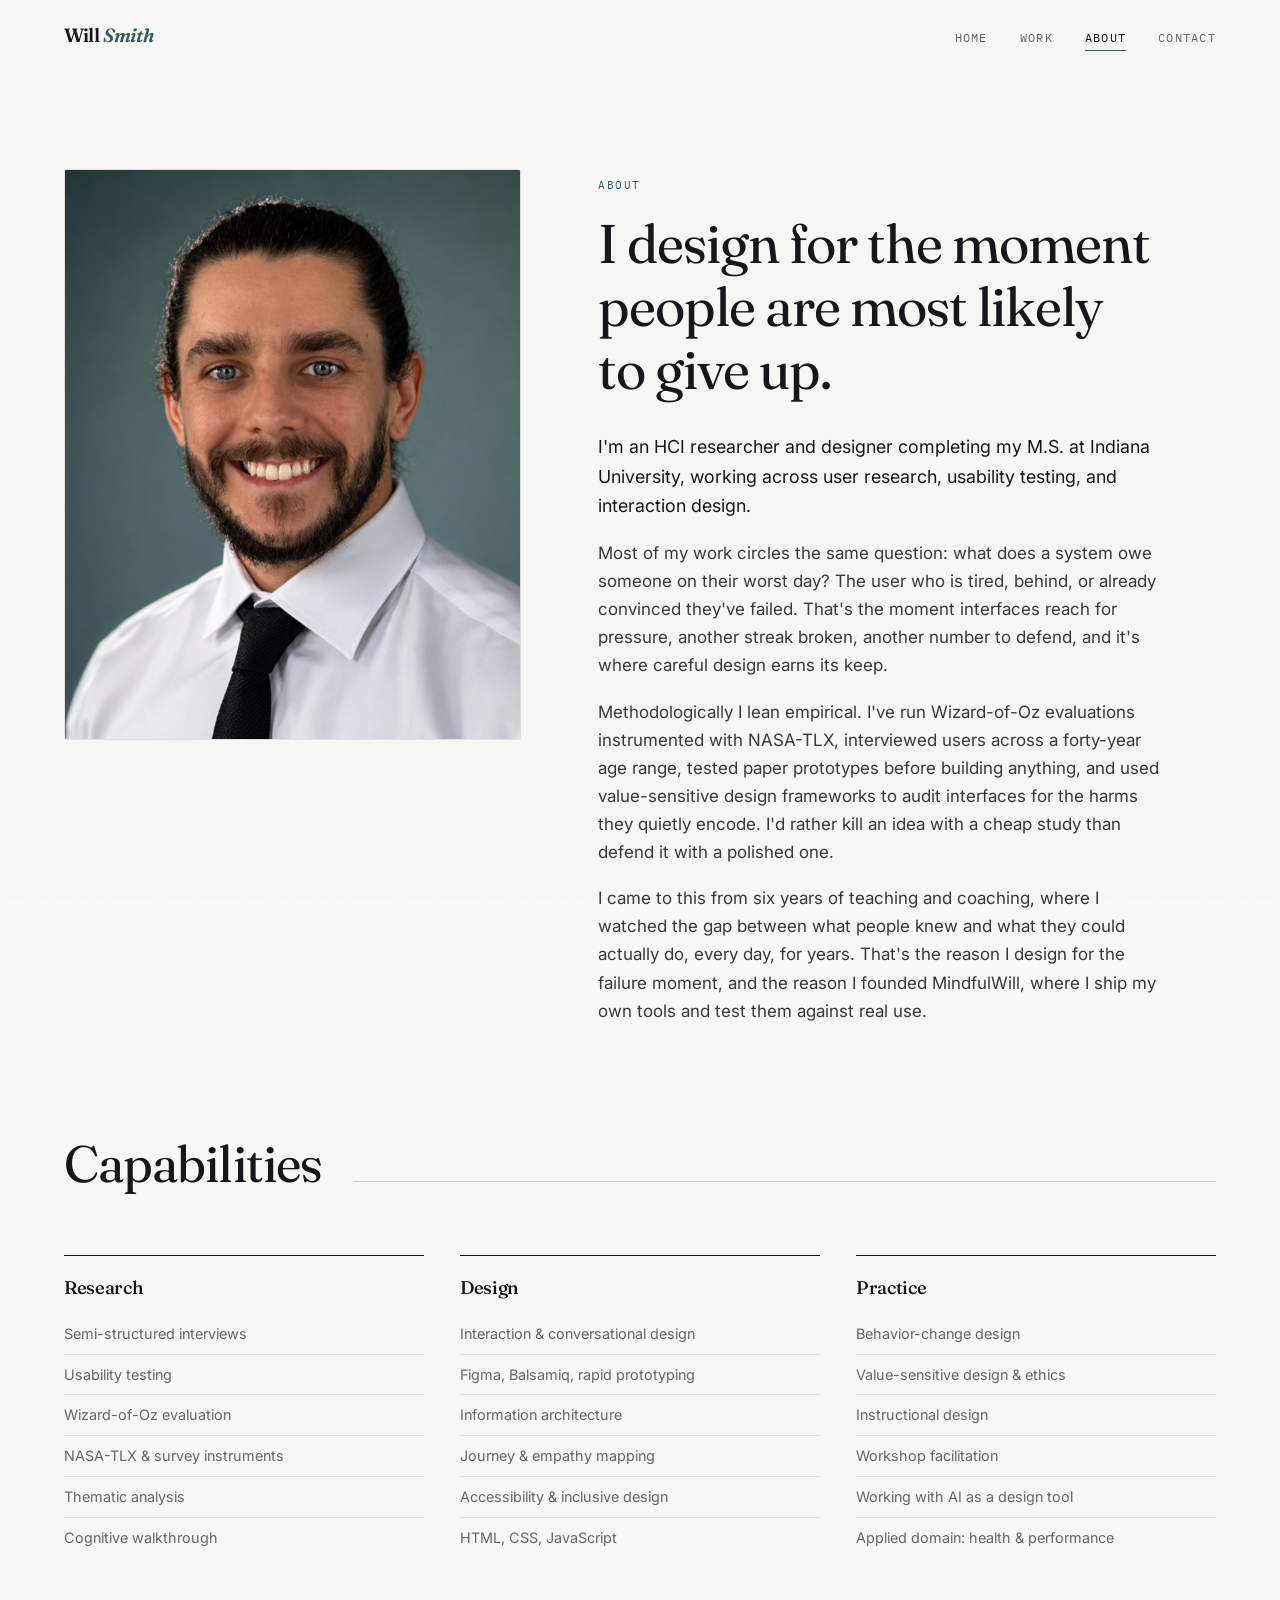
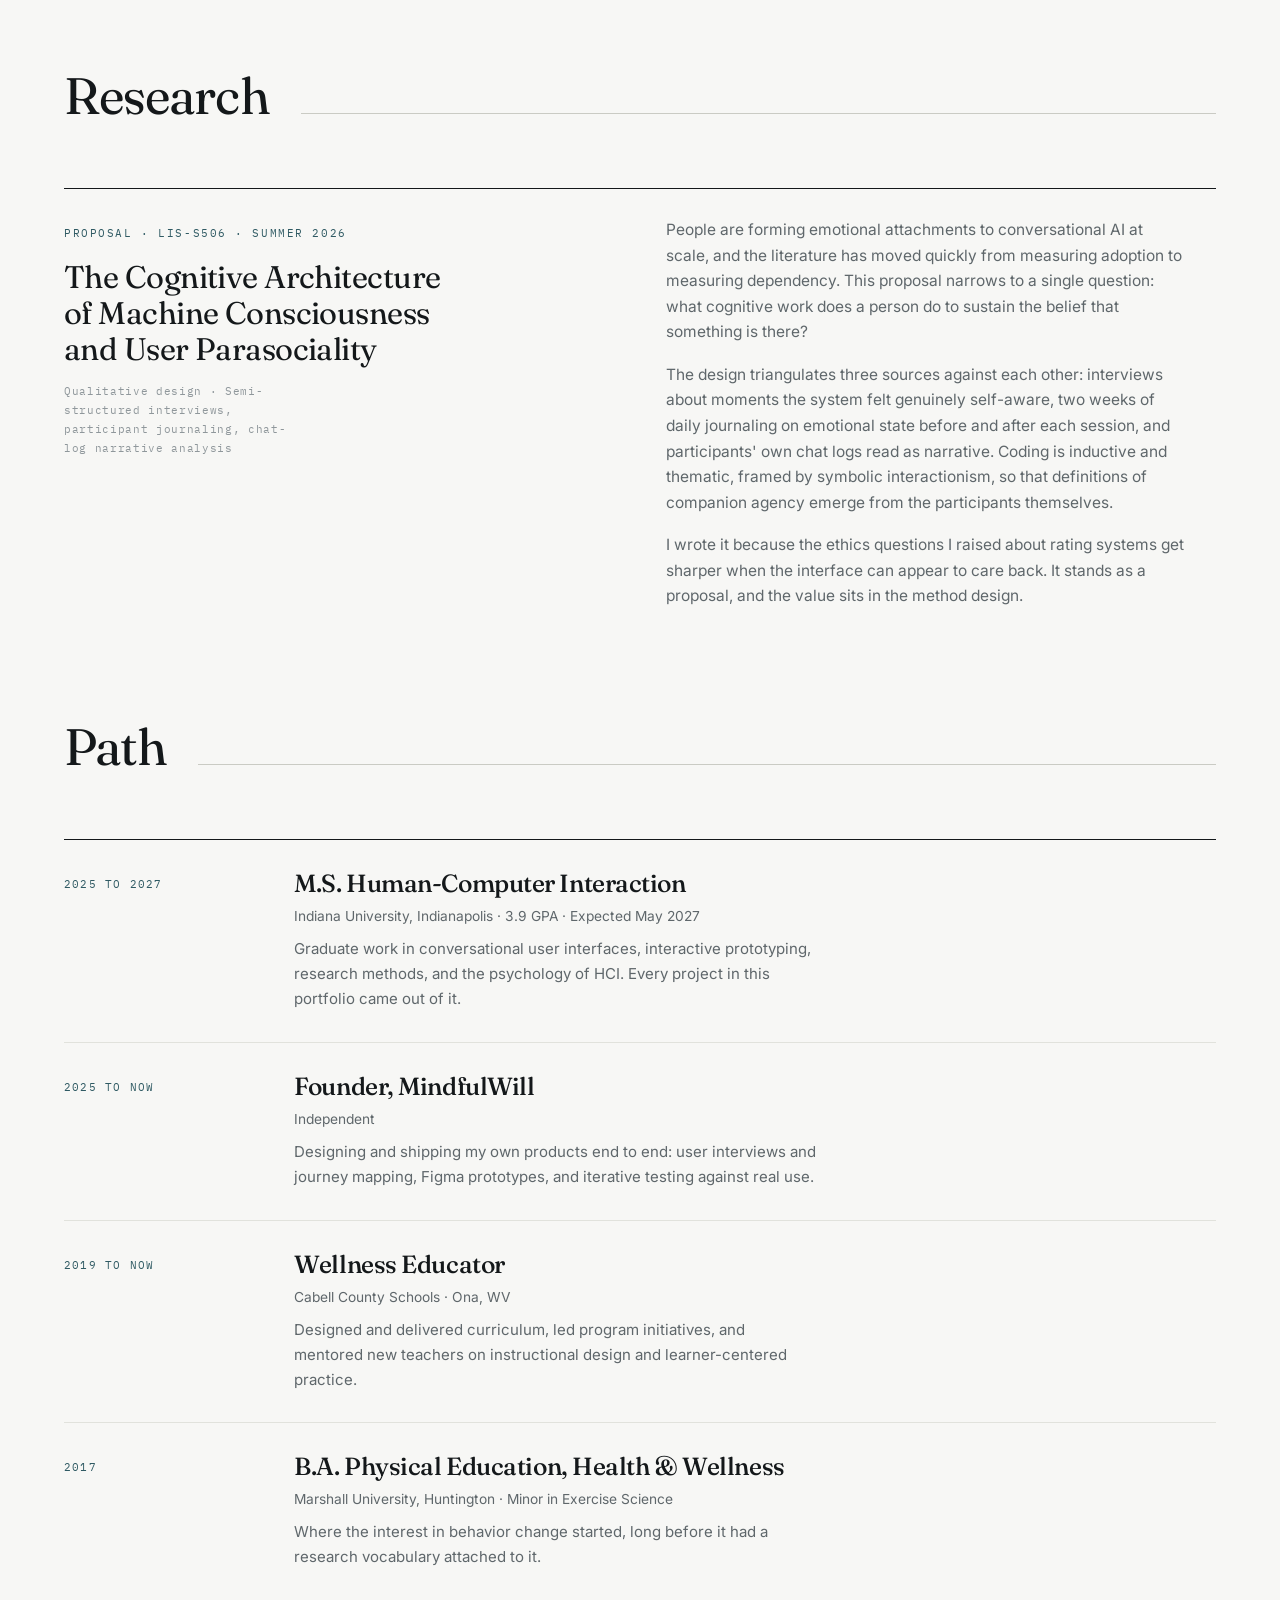
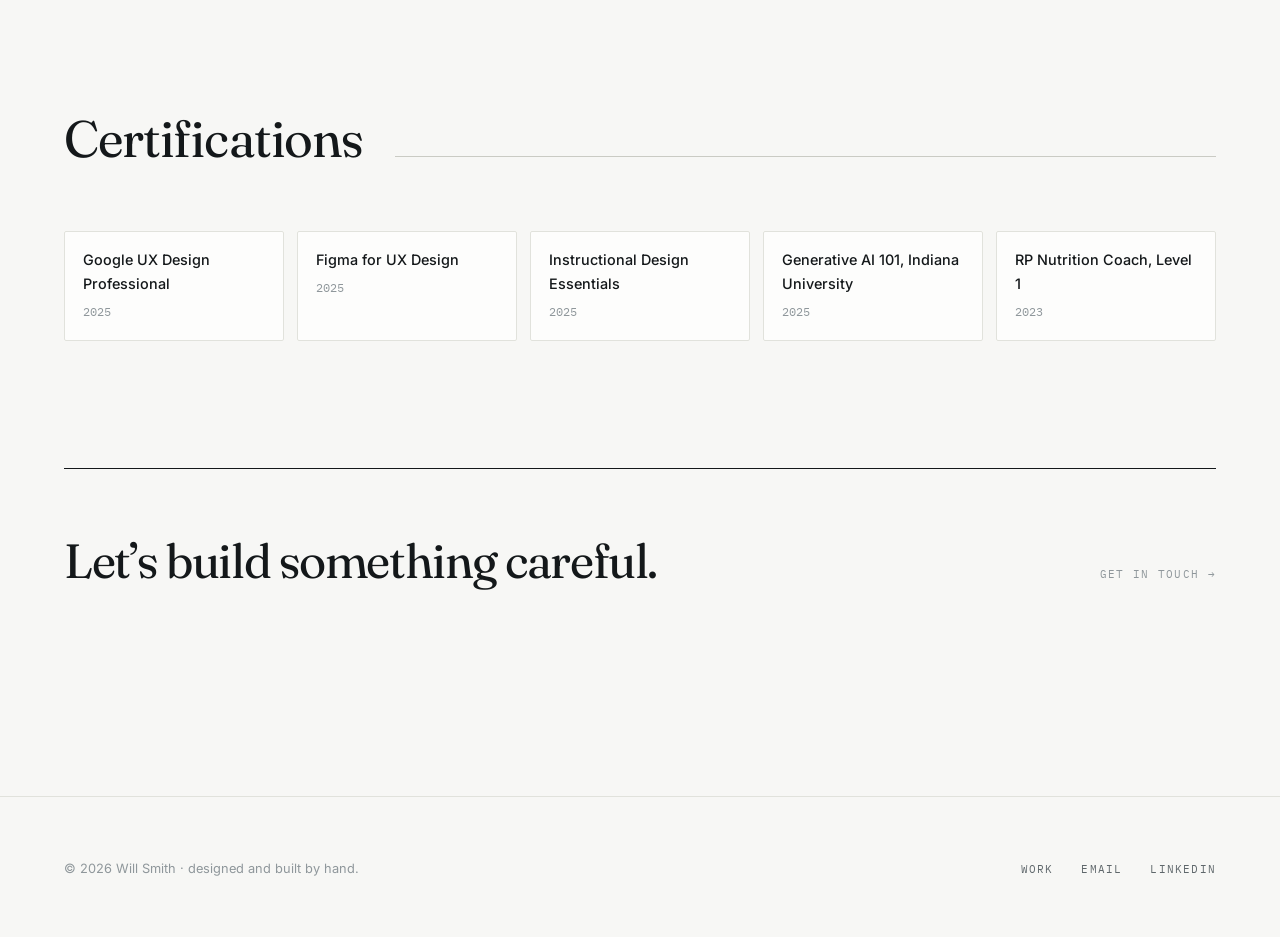
==== about.html @ 9ad9723b "Portfolio site Static HTML/CSS/JS portfolio. Four case studies, about, and contact. Fraunces + Inter" ====
<!DOCTYPE html>
<html lang="en">
<head>
<meta charset="UTF-8">
<meta name="viewport" content="width=device-width, initial-scale=1.0">
<title>About · Will Smith</title>
<meta name="description" content="Will Smith is an HCI researcher and designer completing an M.S. at Indiana University, focused on how products behave when people are under pressure.">
<link rel="icon" href="data:image/svg+xml,%3Csvg xmlns='http://www.w3.org/2000/svg' viewBox='0 0 64 64'%3E%3Crect width='64' height='64' rx='14' fill='%232f5a63'/%3E%3Ctext x='32' y='45' font-family='Georgia,serif' font-size='36' fill='%23f7f7f5' text-anchor='middle'%3EW%3C/text%3E%3C/svg%3E">
<link rel="preconnect" href="https://fonts.googleapis.com">
<link rel="preconnect" href="https://fonts.gstatic.com" crossorigin>
<link href="https://fonts.googleapis.com/css2?family=Fraunces:ital,opsz,wght@0,9..144,300..700;1,9..144,300..700&family=IBM+Plex+Mono:wght@400;500&family=Inter:wght@400;500;600&display=swap" rel="stylesheet">
<link rel="stylesheet" href="css/style.css">
<noscript><style>[data-reveal]{opacity:1!important;transform:none!important}.mask>span{transform:none!important}</style></noscript>
</head>
<body>

<header class="site-nav">
  <div class="wrap">
    <a class="wordmark" href="index.html">Will <em>Smith</em></a>
    <button class="nav-toggle" aria-label="Toggle navigation" aria-expanded="false">
      <span class="bar"></span><span class="bar"></span><span class="bar"></span>
    </button>
    <ul class="nav-links">
      <li><a href="index.html">Home</a></li>
      <li><a href="index.html#work">Work</a></li>
      <li><a href="about.html" aria-current="page">About</a></li>
      <li><a href="contact.html">Contact</a></li>
    </ul>
  </div>
</header>

<main class="wrap">

  <section class="about-hero">
    <div class="portrait" data-reveal>
      <img src="img/portrait.png" alt="Will Smith" onerror="this.style.display='none'">
      <span class="ph-label">Portrait</span>
    </div>
    <div>
      <span class="kicker" data-reveal>About</span>
      <h1 data-reveal="mask" style="--d:.08s">
        <span class="mask"><span>I design for the moment</span></span>
        <span class="mask" style="--d:.14s"><span>people are most likely</span></span>
        <span class="mask" style="--d:.2s"><span>to give up.</span></span>
      </h1>
      <div class="bio" data-reveal style="--d:.34s">
        <p>
          I'm an HCI researcher and designer completing my M.S. at Indiana
          University, working across user research, usability testing, and
          interaction design.
        </p>
        <p>
          Most of my work circles the same question: what does a system owe
          someone on their worst day? The user who is tired, behind, or already
          convinced they've failed. That's the moment interfaces reach for
          pressure, another streak broken, another number to defend, and it's
          where careful design earns its keep.
        </p>
        <p>
          Methodologically I lean empirical. I've run Wizard-of-Oz evaluations
          instrumented with NASA-TLX, interviewed users across a forty-year age
          range, tested paper prototypes before building anything, and used
          value-sensitive design frameworks to audit interfaces for the harms
          they quietly encode. I'd rather kill an idea with a cheap study than
          defend it with a polished one.
        </p>
        <p>
          I came to this from six years of teaching and coaching, where I
          watched the gap between what people knew and what they could actually
          do, every day, for years. That's the reason I design for the failure
          moment, and the reason I founded MindfulWill, where I ship my own
          tools and test them against real use.
        </p>
      </div>
    </div>
  </section>

  <!-- Capabilities -->
  <section class="about-section">
    <div class="section-head" data-reveal>
      <h2>Capabilities</h2>
      <span class="rule"></span>
    </div>
    <div class="skills-grid" data-stagger="100">
      <div class="skill-cell" data-reveal>
        <h3>Research</h3>
        <ul>
          <li>Semi-structured interviews</li>
          <li>Usability testing</li>
          <li>Wizard-of-Oz evaluation</li>
          <li>NASA-TLX &amp; survey instruments</li>
          <li>Thematic analysis</li>
          <li>Cognitive walkthrough</li>
        </ul>
      </div>
      <div class="skill-cell" data-reveal>
        <h3>Design</h3>
        <ul>
          <li>Interaction &amp; conversational design</li>
          <li>Figma, Balsamiq, rapid prototyping</li>
          <li>Information architecture</li>
          <li>Journey &amp; empathy mapping</li>
          <li>Accessibility &amp; inclusive design</li>
          <li>HTML, CSS, JavaScript</li>
        </ul>
      </div>
      <div class="skill-cell" data-reveal>
        <h3>Practice</h3>
        <ul>
          <li>Behavior-change design</li>
          <li>Value-sensitive design &amp; ethics</li>
          <li>Instructional design</li>
          <li>Workshop facilitation</li>
          <li>Working with AI as a design tool</li>
          <li>Applied domain: health &amp; performance</li>
        </ul>
      </div>
    </div>
  </section>

  <!-- Research -->
  <section class="about-section">
    <div class="section-head" data-reveal>
      <h2>Research</h2>
      <span class="rule"></span>
    </div>
    <article class="research" data-reveal>
      <div>
        <span class="kicker">Proposal · LIS-S506 · Summer 2026</span>
        <h3>The Cognitive Architecture of Machine Consciousness and User Parasociality</h3>
        <p class="rmeta">Qualitative design · Semi-structured interviews, participant journaling, chat-log narrative analysis</p>
      </div>
      <div class="rbody">
        <p>
          People are forming emotional attachments to conversational AI at
          scale, and the literature has moved quickly from measuring adoption
          to measuring dependency. This proposal narrows to a single question:
          what cognitive work does a person do to sustain the belief that
          something is there?
        </p>
        <p>
          The design triangulates three sources against each other: interviews
          about moments the system felt genuinely self-aware, two weeks of daily
          journaling on emotional state before and after each session, and
          participants' own chat logs read as narrative. Coding is inductive and
          thematic, framed by symbolic interactionism, so that definitions of
          companion agency emerge from the participants themselves.
        </p>
        <p>
          I wrote it because the ethics questions I raised about rating systems
          get sharper when the interface can appear to care back. It stands as a
          proposal, and the value sits in the method design.
        </p>
      </div>
    </article>
  </section>

  <!-- Path -->
  <section class="about-section">
    <div class="section-head" data-reveal>
      <h2>Path</h2>
      <span class="rule"></span>
    </div>
    <ul class="timeline-list" data-stagger="80">
      <li data-reveal>
        <span class="when">2025 to 2027</span>
        <div>
          <h3>M.S. Human-Computer Interaction</h3>
          <p class="where">Indiana University, Indianapolis · 3.9 GPA · Expected May 2027</p>
          <p>Graduate work in conversational user interfaces, interactive prototyping, research methods, and the psychology of HCI. Every project in this portfolio came out of it.</p>
        </div>
      </li>
      <li data-reveal>
        <span class="when">2025 to now</span>
        <div>
          <h3>Founder, MindfulWill</h3>
          <p class="where">Independent</p>
          <p>Designing and shipping my own products end to end: user interviews and journey mapping, Figma prototypes, and iterative testing against real use.</p>
        </div>
      </li>
      <li data-reveal>
        <span class="when">2019 to now</span>
        <div>
          <h3>Wellness Educator</h3>
          <p class="where">Cabell County Schools · Ona, WV</p>
          <p>Designed and delivered curriculum, led program initiatives, and mentored new teachers on instructional design and learner-centered practice.</p>
        </div>
      </li>
      <li data-reveal>
        <span class="when">2017</span>
        <div>
          <h3>B.A. Physical Education, Health &amp; Wellness</h3>
          <p class="where">Marshall University, Huntington · Minor in Exercise Science</p>
          <p>Where the interest in behavior change started, long before it had a research vocabulary attached to it.</p>
        </div>
      </li>
    </ul>
  </section>

  <!-- Certifications -->
  <section class="about-section">
    <div class="section-head" data-reveal>
      <h2>Certifications</h2>
      <span class="rule"></span>
    </div>
    <div class="cert-grid" data-stagger="60">
      <div class="cert" data-reveal><b>Google UX Design Professional</b><span>2025</span></div>
      <div class="cert" data-reveal><b>Figma for UX Design</b><span>2025</span></div>
      <div class="cert" data-reveal><b>Instructional Design Essentials</b><span>2025</span></div>
      <div class="cert" data-reveal><b>Generative AI 101, Indiana University</b><span>2025</span></div>
      <div class="cert" data-reveal><b>RP Nutrition Coach, Level 1</b><span>2023</span></div>
    </div>
  </section>

  <section class="cs-next" data-reveal>
    <a href="contact.html">
      <span class="title">Let&#8217;s build something careful.</span>
      <span class="dir">Get in touch →</span>
    </a>
  </section>

</main>

<footer class="site-footer">
  <div class="wrap">
    <p>© <span id="year"></span> Will Smith · designed and built by hand.</p>
    <ul class="footer-links">
      <li><a href="index.html#work">Work</a></li>
      <li><a href="mailto:willsmith8418@gmail.com">Email</a></li>
      <li><a href="https://www.linkedin.com/in/willsmith8418/" target="_blank" rel="noopener">LinkedIn</a></li>
    </ul>
  </div>
</footer>

<script src="js/main.js"></script>
</body>
</html>
---- css/style.css ----
/* =====================================================================
   Will Smith - HCI Researcher & Designer
   Editorial design system
   ===================================================================== */

/* ---------- Tokens ---------- */
:root {
  --paper:      #f7f7f5;
  --paper-2:    #eeefeb;
  --paper-3:    #e3e5e0;
  --card:       #fdfdfc;

  --ink:        #14181a;
  --ink-2:      #333a3d;
  --ink-3:      #5f676b;
  --ink-4:      #8f979b;

  --line:       #e1e2dc;
  --line-2:     #cacbc4;

  /* default accent - deep teal */
  --accent:      #2f5a63;
  --accent-deep: #1e3d44;
  --accent-soft: #d3e0e2;

  --serif: "Fraunces", "Georgia", "Times New Roman", serif;
  --sans:  "Inter", -apple-system, BlinkMacSystemFont, "Segoe UI", Roboto, sans-serif;
  --mono:  "IBM Plex Mono", ui-monospace, SFMono-Regular, Menlo, Consolas, monospace;

  --measure: 66ch;
  --wrap:    1240px;

  --ease:    cubic-bezier(0.16, 1, 0.3, 1);
  --ease-io: cubic-bezier(0.65, 0, 0.35, 1);

  --nav-h: 4.5rem;
}

body[data-accent="dusk"]   { --accent:#3f4d73; --accent-deep:#2a3552; --accent-soft:#d9dced; }
body[data-accent="forest"] { --accent:#41613f; --accent-deep:#2c4429; --accent-soft:#d9e4d6; }
body[data-accent="oxblood"]{ --accent:#8f3a42; --accent-deep:#6d2a31; --accent-soft:#eed7d8; }

*, *::before, *::after { margin: 0; padding: 0; box-sizing: border-box; }

html {
  scroll-behavior: smooth;
  -webkit-text-size-adjust: 100%;
}

body {
  font-family: var(--sans);
  font-size: 1.0625rem;
  line-height: 1.65;
  color: var(--ink-2);
  background: var(--paper);
  overflow-x: clip;
  -webkit-font-smoothing: antialiased;
  -moz-osx-font-smoothing: grayscale;
  font-feature-settings: "kern" 1, "liga" 1;
}

/* Paper grain */
body::after {
  content: "";
  position: fixed;
  inset: 0;
  z-index: 9999;
  pointer-events: none;
  opacity: 0.028;
  mix-blend-mode: multiply;
  background-image: url("data:image/svg+xml,%3Csvg xmlns='http://www.w3.org/2000/svg' width='240' height='240'%3E%3Cfilter id='n'%3E%3CfeTurbulence type='fractalNoise' baseFrequency='0.85' numOctaves='4' stitchTiles='stitch'/%3E%3C/filter%3E%3Crect width='240' height='240' filter='url(%23n)'/%3E%3C/svg%3E");
}

/* Intrinsic aspect ratio is always preserved unless a rule opts out */
img, svg { max-width: 100%; height: auto; display: block; }

h1, h2, h3, h4 {
  font-family: var(--serif);
  font-optical-sizing: auto;
  font-weight: 500;
  line-height: 1.06;
  letter-spacing: -0.018em;
  color: var(--ink);
  text-wrap: balance;
}

a { color: var(--accent-deep); text-underline-offset: 3px; text-decoration-thickness: 1px; }
a:hover { color: var(--accent); }

::selection { background: var(--accent-soft); color: var(--ink); }

:focus-visible {
  outline: 2px solid var(--accent);
  outline-offset: 3px;
  border-radius: 2px;
}

/* ---------- Layout ---------- */
.wrap {
  width: 100%;
  max-width: var(--wrap);
  margin-inline: auto;
  padding-inline: clamp(1.25rem, 4vw, 2.75rem);
}
.prose { max-width: var(--measure); }
.prose p + p { margin-top: 1.15em; }
.prose ul { margin: 1.4rem 0 1.4rem 1.1rem; }
.prose li { margin-bottom: 0.55rem; padding-left: 0.35rem; }
.prose li::marker { color: var(--accent); }
.prose strong { color: var(--ink); font-weight: 600; }

.bleed {
  width: 100vw;
  margin-left: calc(50% - 50vw);
  margin-right: calc(50% - 50vw);
}

/* ---------- Micro-labels (monospace system) ---------- */
.kicker, .avail, .year, .count,
.card-index .tag, .meta-bar dt, .timeline-list .when,
.cs-next .dir, .contact-links .r, .footer-links a,
.vtable th, .vtable .verdict, .cert span, .nav-links a {
  font-family: var(--mono);
  font-weight: 400;
}

.kicker {
  display: inline-block;
  font-size: 0.7rem;
  letter-spacing: 0.14em;
  text-transform: uppercase;
  color: var(--accent);
}

.avail {
  display: inline-flex;
  align-items: center;
  gap: 0.55rem;
  font-size: 0.7rem;
  letter-spacing: 0.11em;
  text-transform: uppercase;
  color: var(--ink-3);
}
.avail::before {
  content: "";
  width: 7px; height: 7px;
  border-radius: 50%;
  background: var(--accent);
  animation: pulse 2.6s var(--ease-io) infinite;
}
@keyframes pulse {
  0%   { box-shadow: 0 0 0 0 color-mix(in srgb, var(--accent) 50%, transparent); }
  70%  { box-shadow: 0 0 0 9px color-mix(in srgb, var(--accent) 0%, transparent); }
  100% { box-shadow: 0 0 0 0 color-mix(in srgb, var(--accent) 0%, transparent); }
}

/* ---------- Motion primitives ---------- */
[data-reveal] {
  opacity: 0;
  transform: translateY(26px);
  transition: opacity 0.95s var(--ease), transform 0.95s var(--ease);
  transition-delay: var(--d, 0s);
  will-change: opacity, transform;
}
[data-reveal].in { opacity: 1; transform: none; }

/* Containers whose children carry the motion (mask reveals) */
[data-reveal="mask"] { opacity: 1; transform: none; transition: none; }

.mask { display: block; overflow: hidden; padding-bottom: 0.08em; }
.mask > span {
  display: block;
  transform: translateY(108%);
  transition: transform 1.15s var(--ease);
  transition-delay: var(--d, 0s);
}
.in .mask > span, .mask.in > span { transform: none; }

/* Reading progress */
.progress {
  position: fixed;
  top: 0; left: 0; right: 0;
  height: 2px;
  background: var(--accent);
  transform: scaleX(var(--p, 0));
  transform-origin: 0 50%;
  z-index: 200;
  transition: transform 0.1s linear;
}

/* ---------- Navigation ---------- */
.site-nav {
  position: sticky;
  top: 0;
  z-index: 100;
  background: color-mix(in srgb, var(--paper) 82%, transparent);
  backdrop-filter: saturate(180%) blur(14px);
  -webkit-backdrop-filter: saturate(180%) blur(14px);
  border-bottom: 1px solid transparent;
  transition: transform 0.5s var(--ease), border-color 0.4s ease, background 0.4s ease;
}
.site-nav.scrolled { border-bottom-color: var(--line); }
.site-nav.hide { transform: translateY(-101%); }

.site-nav .wrap {
  display: flex;
  align-items: center;
  justify-content: space-between;
  height: var(--nav-h);
}

.wordmark {
  font-family: var(--serif);
  font-size: 1.2rem;
  font-weight: 600;
  letter-spacing: -0.02em;
  text-decoration: none;
  color: var(--ink);
  white-space: nowrap;
}
.wordmark em { font-style: italic; color: var(--accent); }

.nav-links { display: flex; gap: 2rem; list-style: none; align-items: center; }
.nav-links a {
  position: relative;
  font-size: 0.72rem;
  letter-spacing: 0.11em;
  text-transform: uppercase;
  text-decoration: none;
  color: var(--ink-3);
  padding: 0.4rem 0;
  transition: color 0.3s ease;
}
.nav-links a::after {
  content: "";
  position: absolute;
  left: 0; bottom: 0;
  width: 100%; height: 1px;
  background: var(--accent);
  transform: scaleX(0);
  transform-origin: 100% 50%;
  transition: transform 0.5s var(--ease);
}
.nav-links a:hover { color: var(--ink); }
.nav-links a:hover::after,
.nav-links a[aria-current="page"]::after { transform: scaleX(1); transform-origin: 0 50%; }
.nav-links a[aria-current="page"] { color: var(--ink); }

.nav-toggle {
  display: none;
  background: none; border: none;
  cursor: pointer;
  padding: 0.6rem 0.2rem;
  width: 38px;
}
.nav-toggle .bar {
  display: block;
  width: 22px; height: 1.5px;
  background: var(--ink);
  margin: 5px 0;
  transition: transform 0.45s var(--ease), opacity 0.25s ease;
}

/* ---------- HOME HERO ---------- */
.hero {
  min-height: min(92vh, 900px);
  display: flex;
  flex-direction: column;
  justify-content: center;
  padding: clamp(4rem, 10vh, 8rem) 0 clamp(3rem, 6vh, 5rem);
  border-bottom: 1px solid var(--line);
}
.hero-top {
  display: flex;
  justify-content: space-between;
  align-items: baseline;
  gap: 1.5rem;
  flex-wrap: wrap;
  margin-bottom: clamp(2rem, 6vh, 4rem);
}
.hero-top .year {
  font-size: 0.7rem;
  letter-spacing: 0.11em;
  text-transform: uppercase;
  color: var(--ink-4);
}
.hero h1 {
  font-size: clamp(3.4rem, 13.5vw, 11.5rem);
  font-weight: 400;
  line-height: 0.87;
  letter-spacing: -0.045em;
}
.hero h1 em {
  font-style: italic;
  font-weight: 300;
  color: var(--accent);
}
.hero-bottom {
  display: grid;
  grid-template-columns: 1fr 1fr;
  gap: clamp(2rem, 5vw, 4rem);
  align-items: end;
  margin-top: clamp(2rem, 5vh, 3.5rem);
}
.hero .tagline {
  font-family: var(--serif);
  font-style: italic;
  font-weight: 400;
  font-size: clamp(1.4rem, 3.2vw, 2.2rem);
  line-height: 1.25;
  color: var(--ink);
  letter-spacing: -0.01em;
}
.hero .intro {
  font-size: clamp(0.98rem, 1.25vw, 1.08rem);
  color: var(--ink-3);
  max-width: 46ch;
}
.hero .intro strong { color: var(--ink); font-weight: 500; }

/* ---------- Section headings ---------- */
.section-head {
  display: flex;
  align-items: baseline;
  gap: clamp(1rem, 3vw, 2rem);
  margin-bottom: clamp(2.5rem, 6vw, 4rem);
}
.section-head h2 {
  font-size: clamp(1.9rem, 4.4vw, 3.2rem);
  font-weight: 400;
  white-space: nowrap;
}
.section-head .rule { flex: 1; height: 1px; background: var(--line-2); }
.section-head .count {
  font-size: 0.7rem;
  letter-spacing: 0.11em;
  color: var(--ink-4);
  white-space: nowrap;
}

/* ---------- Work grid ---------- */
.work { padding: clamp(4rem, 10vw, 7rem) 0 0; }

.card-grid {
  display: grid;
  grid-template-columns: repeat(2, 1fr);
  gap: clamp(2rem, 5vw, 4.5rem) clamp(1.5rem, 3.5vw, 3rem);
}

.card {
  display: block;
  text-decoration: none;
  color: inherit;
  --a: var(--accent);
}
.card[data-accent="dusk"]    { --a: #3f4d73; }
.card[data-accent="forest"]  { --a: #41613f; }
.card[data-accent="oxblood"] { --a: #8f3a42; }

.card-media {
  position: relative;
  overflow: hidden;
  aspect-ratio: 4 / 3;
  background: var(--paper-3);
  border-radius: 3px;
}
.card-media img {
  width: 100%; height: 100%;
  object-fit: cover;
  transition: transform 1.1s var(--ease), filter 0.7s ease;
}
.card:hover .card-media img { transform: scale(1.045); }

.card-media::after {
  content: "";
  position: absolute; inset: 0;
  background: linear-gradient(to top, rgba(20,24,26,0.16), transparent 45%);
  opacity: 0;
  transition: opacity 0.6s ease;
}
.card:hover .card-media::after { opacity: 1; }

.card-index {
  display: flex;
  align-items: center;
  gap: 0.9rem;
  margin: 1.35rem 0 0.85rem;
}
.card-index .n {
  font-family: var(--serif);
  font-size: 0.9rem;
  font-style: italic;
  color: var(--ink-4);
}
.card-index .rule { flex: 1; height: 1px; background: var(--line); }
.card-index .tag {
  font-size: 0.65rem;
  letter-spacing: 0.11em;
  text-transform: uppercase;
  color: var(--a);
}

.card h3 {
  font-size: clamp(1.35rem, 2.4vw, 1.85rem);
  font-weight: 500;
  margin-bottom: 0.6rem;
  transition: color 0.35s ease;
}
.card:hover h3 { color: var(--a); }
.card p { font-size: 0.95rem; color: var(--ink-3); max-width: 44ch; }

.card .more {
  display: inline-flex;
  align-items: center;
  gap: 0.5rem;
  margin-top: 1.1rem;
  font-family: var(--mono);
  font-size: 0.7rem;
  letter-spacing: 0.1em;
  text-transform: uppercase;
  color: var(--a);
}
.card .more svg { transition: transform 0.5s var(--ease); }
.card:hover .more svg { transform: translateX(6px); }

/* ---------- CASE STUDY ---------- */
.cs-head { padding: clamp(2.5rem, 6vw, 4.5rem) 0 0; }
.cs-head .kicker { margin-bottom: 1.5rem; }
.cs-head h1 {
  font-size: clamp(2.6rem, 7.5vw, 5.6rem);
  font-weight: 400;
  line-height: 0.95;
  letter-spacing: -0.035em;
  max-width: 16ch;
}
.cs-head h1 em { font-style: italic; font-weight: 300; color: var(--accent); }
.cs-head .standfirst {
  margin-top: clamp(1.5rem, 3vw, 2.25rem);
  font-family: var(--serif);
  font-style: italic;
  font-weight: 400;
  font-size: clamp(1.1rem, 2.1vw, 1.5rem);
  line-height: 1.42;
  color: var(--ink-2);
  max-width: 46ch;
}

.cs-hero-media {
  margin-top: clamp(2.5rem, 6vw, 4.5rem);
  overflow: hidden;
  background: var(--paper-3);
}
.cs-hero-media img { width: 100%; will-change: transform; }
.cs-hero-media--tall img { aspect-ratio: 16/9; height: auto; object-fit: cover; }

/* Metadata bar */
.meta-bar {
  display: grid;
  grid-template-columns: repeat(4, 1fr);
  gap: clamp(1rem, 3vw, 2.5rem);
  border-top: 1px solid var(--ink);
  padding: 1.75rem 0 2rem;
  margin: clamp(2.5rem, 6vw, 4rem) 0 0;
}
.meta-bar dt {
  font-size: 0.63rem;
  letter-spacing: 0.13em;
  text-transform: uppercase;
  color: var(--ink-4);
  margin-bottom: 0.5rem;
}
.meta-bar dd { font-size: 0.92rem; color: var(--ink-2); line-height: 1.5; }

/* Overview / lede */
.overview { padding: clamp(3rem, 7vw, 5rem) 0 0; }
.overview p {
  font-family: var(--serif);
  font-weight: 400;
  font-size: clamp(1.15rem, 2vw, 1.5rem);
  line-height: 1.5;
  color: var(--ink);
  max-width: 34ch;
  letter-spacing: -0.012em;
}
.overview--split {
  display: grid;
  grid-template-columns: 1fr 1fr;
  gap: clamp(2rem, 5vw, 4.5rem);
  align-items: start;
}
.overview--split .sub {
  font-size: 1rem;
  color: var(--ink-3);
  max-width: 48ch;
}
.overview--split .sub p {
  font-family: var(--sans);
  font-size: 1rem;
  line-height: 1.65;
  color: var(--ink-3);
  max-width: none;
  letter-spacing: normal;
}
.overview--split .sub p + p { margin-top: 1.1rem; }

/* Stat strip */
.stats {
  display: grid;
  grid-template-columns: repeat(4, 1fr);
  gap: 1.5rem;
  border-top: 1px solid var(--line-2);
  border-bottom: 1px solid var(--line-2);
  padding: clamp(1.75rem, 4vw, 2.75rem) 0;
  margin: clamp(3rem, 7vw, 5rem) 0 0;
}
.stat b {
  display: block;
  font-family: var(--serif);
  font-weight: 400;
  font-size: clamp(2.1rem, 4.6vw, 3.4rem);
  line-height: 1;
  letter-spacing: -0.03em;
  color: var(--accent);
}
.stat span {
  display: block;
  margin-top: 0.7rem;
  font-size: 0.78rem;
  line-height: 1.45;
  color: var(--ink-3);
  max-width: 22ch;
}

/* Sections */
.cs-section { padding: clamp(4rem, 9vw, 7rem) 0 0; }
.sec-label {
  display: flex;
  align-items: baseline;
  gap: 1.25rem;
  margin-bottom: clamp(1.75rem, 4vw, 2.75rem);
}
.sec-num {
  font-family: var(--mono);
  font-size: 0.78rem;
  letter-spacing: 0.1em;
  color: var(--accent);
}
.sec-label h2 {
  font-size: clamp(1.85rem, 4.4vw, 3rem);
  font-weight: 400;
}
.sec-label .rule { flex: 1; height: 1px; background: var(--line); }

/* Pull quote */
.pull {
  margin: clamp(3rem, 7vw, 4.5rem) 0;
  max-width: 26ch;
}
.pull.pull--wide { max-width: 34ch; }
.pull p {
  font-family: var(--serif);
  font-style: italic;
  font-weight: 400;
  font-size: clamp(1.6rem, 4vw, 2.6rem);
  line-height: 1.2;
  letter-spacing: -0.025em;
  color: var(--ink);
}
.pull cite {
  display: block;
  margin-top: 1.4rem;
  padding-top: 1.1rem;
  border-top: 1px solid var(--line-2);
  font-family: var(--mono);
  font-style: normal;
  font-size: 0.68rem;
  letter-spacing: 0.11em;
  text-transform: uppercase;
  color: var(--ink-4);
}

/* Figures */
figure.fig { margin: clamp(2.5rem, 6vw, 4rem) 0; }
figure.fig img { width: 100%; height: auto; border-radius: 2px; }
figure.fig .frame {
  overflow: hidden;
  background: var(--paper-3);
  border-radius: 2px;
}
figure.fig figcaption {
  margin-top: 1rem;
  padding-left: 1rem;
  border-left: 2px solid var(--accent-soft);
  font-size: 0.85rem;
  line-height: 1.55;
  color: var(--ink-3);
  max-width: 58ch;
}
.fig-pair {
  display: grid;
  grid-template-columns: 1fr 1fr;
  gap: clamp(1.25rem, 3vw, 2.25rem);
  align-items: start;
}
.fig-pair figure.fig { margin: 0; }

/* Callout */
.callout {
  border-left: 2px solid var(--accent);
  padding: 0.35rem 0 0.35rem 1.5rem;
  margin: clamp(2.5rem, 6vw, 3.5rem) 0;
  max-width: 52ch;
}
.callout b {
  display: block;
  font-family: var(--mono);
  font-size: 0.66rem;
  font-weight: 500;
  letter-spacing: 0.13em;
  text-transform: uppercase;
  color: var(--accent);
  margin-bottom: 0.6rem;
}
.callout p { font-size: 1.02rem; color: var(--ink-2); }

/* Value table */
.vtable {
  width: 100%;
  border-collapse: collapse;
  margin: clamp(2rem, 5vw, 3rem) 0;
  font-size: 0.92rem;
}
.vtable th {
  text-align: left;
  font-size: 0.63rem;
  letter-spacing: 0.13em;
  text-transform: uppercase;
  color: var(--ink-4);
  padding: 0 1rem 0.85rem 0;
  border-bottom: 1px solid var(--ink);
}
.vtable td {
  padding: 1rem 1rem 1rem 0;
  border-bottom: 1px solid var(--line);
  vertical-align: top;
  color: var(--ink-2);
}
.vtable td:first-child { color: var(--ink); font-weight: 500; }
.vtable .verdict {
  font-size: 0.6rem;
  letter-spacing: 0.11em;
  text-transform: uppercase;
  color: var(--accent);
  white-space: nowrap;
}
.table-scroll { overflow-x: auto; }

/* Comparison bars */
.bars { margin: clamp(2rem, 5vw, 3rem) 0; max-width: 620px; }
.bar-row { margin-bottom: 1.5rem; }
.bar-row .bl {
  display: flex;
  justify-content: space-between;
  align-items: baseline;
  gap: 1rem;
  margin-bottom: 0.55rem;
  font-size: 0.85rem;
  color: var(--ink-2);
}
.bar-row .bl b { font-family: var(--serif); font-size: 1.1rem; font-weight: 500; color: var(--ink); }
.bar-track { height: 6px; background: var(--paper-3); border-radius: 3px; overflow: hidden; }
.bar-fill {
  height: 100%;
  background: var(--accent);
  border-radius: 3px;
  transform: scaleX(0);
  transform-origin: 0 50%;
  transition: transform 1.3s var(--ease);
  transition-delay: var(--d, 0s);
}
.in .bar-fill { transform: scaleX(var(--v, 0.5)); }
.bar-note { font-size: 0.78rem; color: var(--ink-4); margin-top: 1.25rem; }

/* Next project */
.cs-next {
  margin-top: clamp(5rem, 11vw, 8rem);
  border-top: 1px solid var(--ink);
}
.cs-next a {
  display: flex;
  align-items: baseline;
  justify-content: space-between;
  gap: 2rem;
  padding: clamp(2rem, 5vw, 3.25rem) 0;
  text-decoration: none;
  color: inherit;
}
.cs-next .dir {
  font-size: 0.68rem;
  letter-spacing: 0.12em;
  text-transform: uppercase;
  color: var(--ink-4);
  white-space: nowrap;
}
.cs-next .title {
  font-family: var(--serif);
  font-size: clamp(1.6rem, 4.5vw, 3rem);
  font-weight: 400;
  letter-spacing: -0.03em;
  color: var(--ink);
  transition: color 0.35s ease, transform 0.6s var(--ease);
}
.cs-next a:hover .title { color: var(--accent); transform: translateX(10px); }

/* ---------- ABOUT ---------- */
.about-hero {
  display: grid;
  grid-template-columns: 0.85fr 1.15fr;
  gap: clamp(2rem, 6vw, 5rem);
  align-items: start;
  padding: clamp(3rem, 8vw, 6rem) 0 0;
}
.portrait {
  position: relative;
  aspect-ratio: 4 / 5;
  background: linear-gradient(150deg, var(--paper-2), var(--paper-3));
  border: 1px solid var(--line);
  border-radius: 2px;
  display: grid;
  place-items: center;
  overflow: hidden;
}
.portrait img {
  position: absolute;
  inset: 0;
  z-index: 1;
  width: 100%; height: 100%;
  object-fit: cover;
  object-position: center;
}
.portrait .ph-label {
  font-family: var(--mono);
  font-size: 0.64rem;
  letter-spacing: 0.15em;
  text-transform: uppercase;
  color: var(--ink-4);
}
.about-hero h1 {
  font-size: clamp(2.1rem, 4.6vw, 3.4rem);
  font-weight: 400;
  line-height: 1.08;
  margin: 1.1rem 0 1.75rem;
  max-width: 20ch;
}
.about-hero .bio { max-width: 52ch; }
.about-hero .bio p { color: var(--ink-2); }
.about-hero .bio p + p { margin-top: 1.15rem; }
.about-hero .bio p:first-child { font-size: 1.12rem; color: var(--ink); }

.about-section { padding: clamp(4rem, 9vw, 7rem) 0 0; }

.skills-grid {
  display: grid;
  grid-template-columns: repeat(3, 1fr);
  gap: clamp(1.25rem, 3vw, 2.25rem);
}
.skill-cell { border-top: 1px solid var(--ink); padding-top: 1.4rem; }
.skill-cell h3 { font-size: 1.15rem; font-weight: 500; margin-bottom: 1rem; }
.skill-cell ul { list-style: none; }
.skill-cell li {
  font-size: 0.9rem;
  color: var(--ink-3);
  padding: 0.5rem 0;
  border-bottom: 1px solid var(--line);
}
.skill-cell li:last-child { border-bottom: none; }

.timeline-list { list-style: none; }
.timeline-list li {
  display: grid;
  grid-template-columns: 12rem 1fr;
  gap: clamp(1rem, 3vw, 2.5rem);
  padding: 1.9rem 0;
  border-top: 1px solid var(--line);
}
.timeline-list li:first-child { border-top: 1px solid var(--ink); }
.timeline-list .when {
  font-size: 0.68rem;
  letter-spacing: 0.11em;
  text-transform: uppercase;
  color: var(--accent);
  padding-top: 0.35rem;
}
.timeline-list h3 { font-size: clamp(1.2rem, 2.2vw, 1.55rem); font-weight: 500; margin-bottom: 0.5rem; }
.timeline-list .where { font-size: 0.86rem; color: var(--ink-3); margin-bottom: 0.6rem; }
.timeline-list p { font-size: 0.94rem; color: var(--ink-3); max-width: 58ch; }

.cert-grid {
  display: grid;
  grid-template-columns: repeat(auto-fit, minmax(190px, 1fr));
  gap: 0.85rem;
}
.cert {
  border: 1px solid var(--line);
  border-radius: 2px;
  padding: 1rem 1.1rem;
  background: var(--card);
}
.cert b { display: block; font-size: 0.9rem; font-weight: 500; color: var(--ink); }
.cert span { font-size: 0.72rem; color: var(--ink-4); }

/* Research entry */
.research {
  display: grid;
  grid-template-columns: 1fr 1fr;
  gap: clamp(1.5rem, 4vw, 3.5rem);
  border-top: 1px solid var(--ink);
  padding-top: 1.75rem;
}
.research h3 {
  font-size: clamp(1.35rem, 2.6vw, 1.95rem);
  font-weight: 400;
  line-height: 1.14;
  margin: 0.9rem 0 1rem;
  max-width: 20ch;
}
.research .rmeta {
  font-family: var(--mono);
  font-size: 0.7rem;
  line-height: 1.7;
  letter-spacing: 0.06em;
  color: var(--ink-4);
  max-width: 34ch;
}
.research .rbody p { font-size: 0.97rem; color: var(--ink-3); max-width: 52ch; }
.research .rbody p + p { margin-top: 1.05rem; }
@media (max-width: 860px) {
  .research { grid-template-columns: 1fr; gap: 1.5rem; }
}

/* ---------- CONTACT ---------- */
.contact {
  min-height: 78vh;
  display: flex;
  flex-direction: column;
  justify-content: center;
  padding: clamp(4rem, 10vh, 8rem) 0;
}
.contact h1 {
  font-size: clamp(3rem, 11vw, 8.5rem);
  font-weight: 400;
  line-height: 0.9;
  letter-spacing: -0.045em;
  margin: 1.25rem 0 0;
}
.contact h1 em { font-style: italic; font-weight: 300; color: var(--accent); }
.contact .lede {
  margin-top: clamp(1.75rem, 4vw, 2.5rem);
  font-size: clamp(1rem, 1.6vw, 1.15rem);
  color: var(--ink-3);
  max-width: 48ch;
}
.contact-links {
  margin-top: clamp(3rem, 7vw, 4.5rem);
  border-top: 1px solid var(--ink);
}
.contact-links a {
  display: flex;
  align-items: baseline;
  justify-content: space-between;
  gap: 1.5rem;
  padding: 1.6rem 0;
  border-bottom: 1px solid var(--line);
  text-decoration: none;
  color: inherit;
  transition: padding-left 0.55s var(--ease);
}
.contact-links a:hover { padding-left: 1rem; }
.contact-links .l {
  font-family: var(--serif);
  font-size: clamp(1.3rem, 3.2vw, 2.1rem);
  font-weight: 400;
  letter-spacing: -0.025em;
  color: var(--ink);
  transition: color 0.35s ease;
  overflow-wrap: anywhere;
}
.contact-links a:hover .l { color: var(--accent); }
.contact-links .r {
  font-size: 0.66rem;
  letter-spacing: 0.12em;
  text-transform: uppercase;
  color: var(--ink-4);
  white-space: nowrap;
}

/* ---------- Footer ---------- */
.site-footer {
  margin-top: clamp(5rem, 12vw, 9rem);
  border-top: 1px solid var(--line);
  padding: clamp(2.5rem, 5vw, 3.5rem) 0;
}
.site-footer .wrap {
  display: flex;
  flex-wrap: wrap;
  gap: 1.25rem 2rem;
  align-items: baseline;
  justify-content: space-between;
}
.site-footer p { font-size: 0.8rem; color: var(--ink-4); }
.footer-links { display: flex; gap: 1.75rem; list-style: none; }
.footer-links a {
  font-size: 0.68rem;
  letter-spacing: 0.11em;
  text-transform: uppercase;
  color: var(--ink-3);
  text-decoration: none;
  transition: color 0.3s ease;
}
.footer-links a:hover { color: var(--accent); }

/* ---------- Responsive ---------- */
@media (max-width: 1024px) {
  .about-hero { grid-template-columns: 1fr; gap: 2.5rem; }
  .portrait { max-width: 380px; }
  .timeline-list li { grid-template-columns: 9rem 1fr; }
}

@media (max-width: 860px) {
  .hero-bottom { grid-template-columns: 1fr; gap: 1.75rem; align-items: start; }
  .overview--split { grid-template-columns: 1fr; }
  .overview p { max-width: 100%; }
  .meta-bar { grid-template-columns: repeat(2, 1fr); row-gap: 1.75rem; }
  .stats { grid-template-columns: repeat(2, 1fr); row-gap: 2.25rem; }
  .skills-grid { grid-template-columns: 1fr; gap: 0; }
  .skill-cell { border-top: 1px solid var(--line); padding-top: 1.25rem; margin-top: 1.75rem; }
  .skill-cell:first-child { border-top: 1px solid var(--ink); margin-top: 0; }
}

@media (max-width: 720px) {
  body { font-size: 1rem; }
  .nav-toggle { display: block; }
  .nav-links {
    position: absolute;
    top: var(--nav-h); left: 0; right: 0;
    flex-direction: column;
    align-items: flex-start;
    gap: 0;
    background: var(--paper);
    border-bottom: 1px solid var(--line);
    padding: 0.5rem clamp(1.25rem, 4vw, 2.75rem) 1.5rem;
    display: none;
  }
  .nav-links.open { display: flex; }
  .nav-links li { width: 100%; }
  .nav-links a { display: block; padding: 0.85rem 0; font-size: 0.78rem; }
  .nav-toggle.open .bar:nth-child(1) { transform: translateY(6.5px) rotate(45deg); }
  .nav-toggle.open .bar:nth-child(2) { opacity: 0; }
  .nav-toggle.open .bar:nth-child(3) { transform: translateY(-6.5px) rotate(-45deg); }

  .card-grid { grid-template-columns: 1fr; }
  .fig-pair { grid-template-columns: 1fr; }
  .timeline-list li { grid-template-columns: 1fr; gap: 0.5rem; }
  .cs-next a { flex-direction: column; align-items: flex-start; gap: 0.75rem; }
  .contact-links a { flex-direction: column; align-items: flex-start; gap: 0.4rem; }
  .section-head h2 { white-space: normal; }
}

@media (max-width: 520px) {
  .meta-bar { grid-template-columns: 1fr; row-gap: 1.4rem; }
  .stats { grid-template-columns: 1fr; row-gap: 1.9rem; }
  .stat span { max-width: 100%; }
}

/* ---------- Reduced motion ---------- */
@media (prefers-reduced-motion: reduce) {
  html { scroll-behavior: auto; }
  *, *::before, *::after {
    animation-duration: 0.001ms !important;
    animation-iteration-count: 1 !important;
    transition-duration: 0.001ms !important;
  }
  [data-reveal] { opacity: 1 !important; transform: none !important; }
  .mask > span { transform: none !important; }
  .bar-fill { transform: scaleX(var(--v, 0.5)) !important; }
  .cs-hero-media img { transform: none !important; }
}

@media print {
  .site-nav, .progress, body::after { display: none; }
}
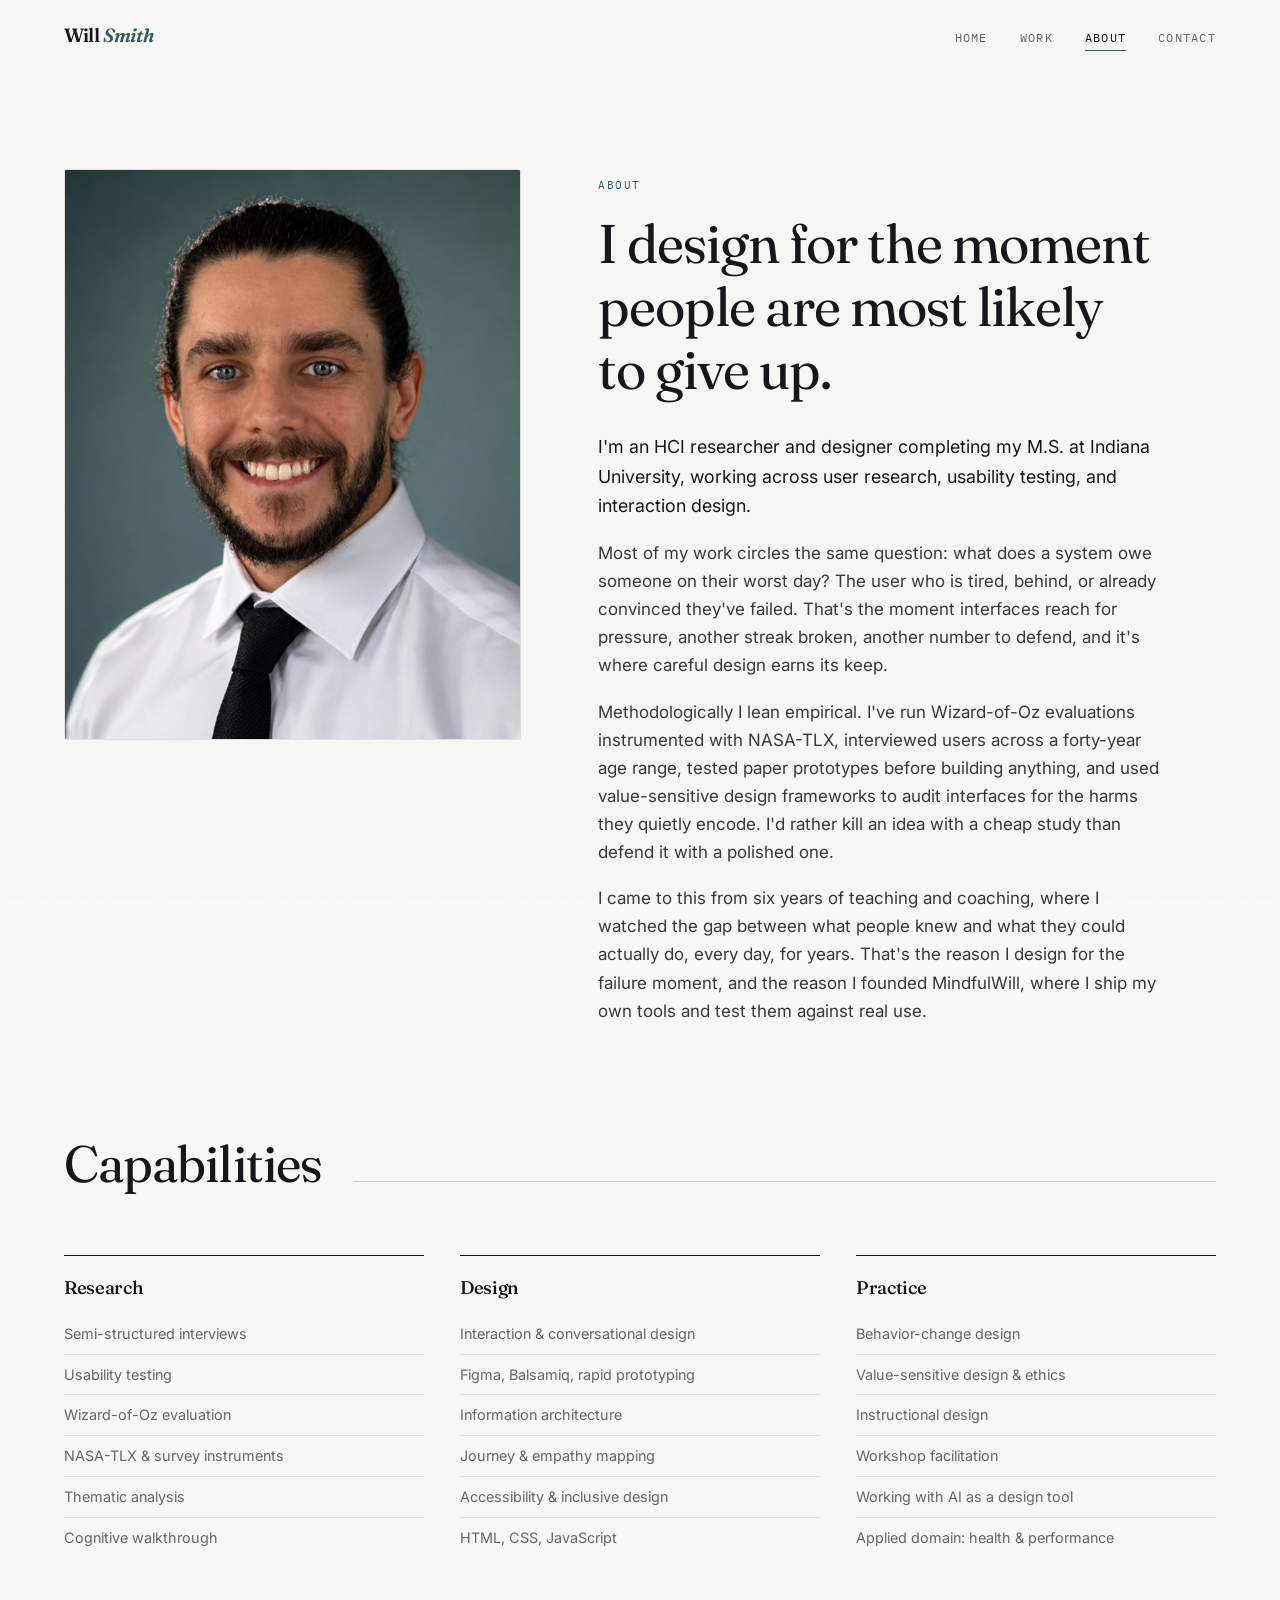
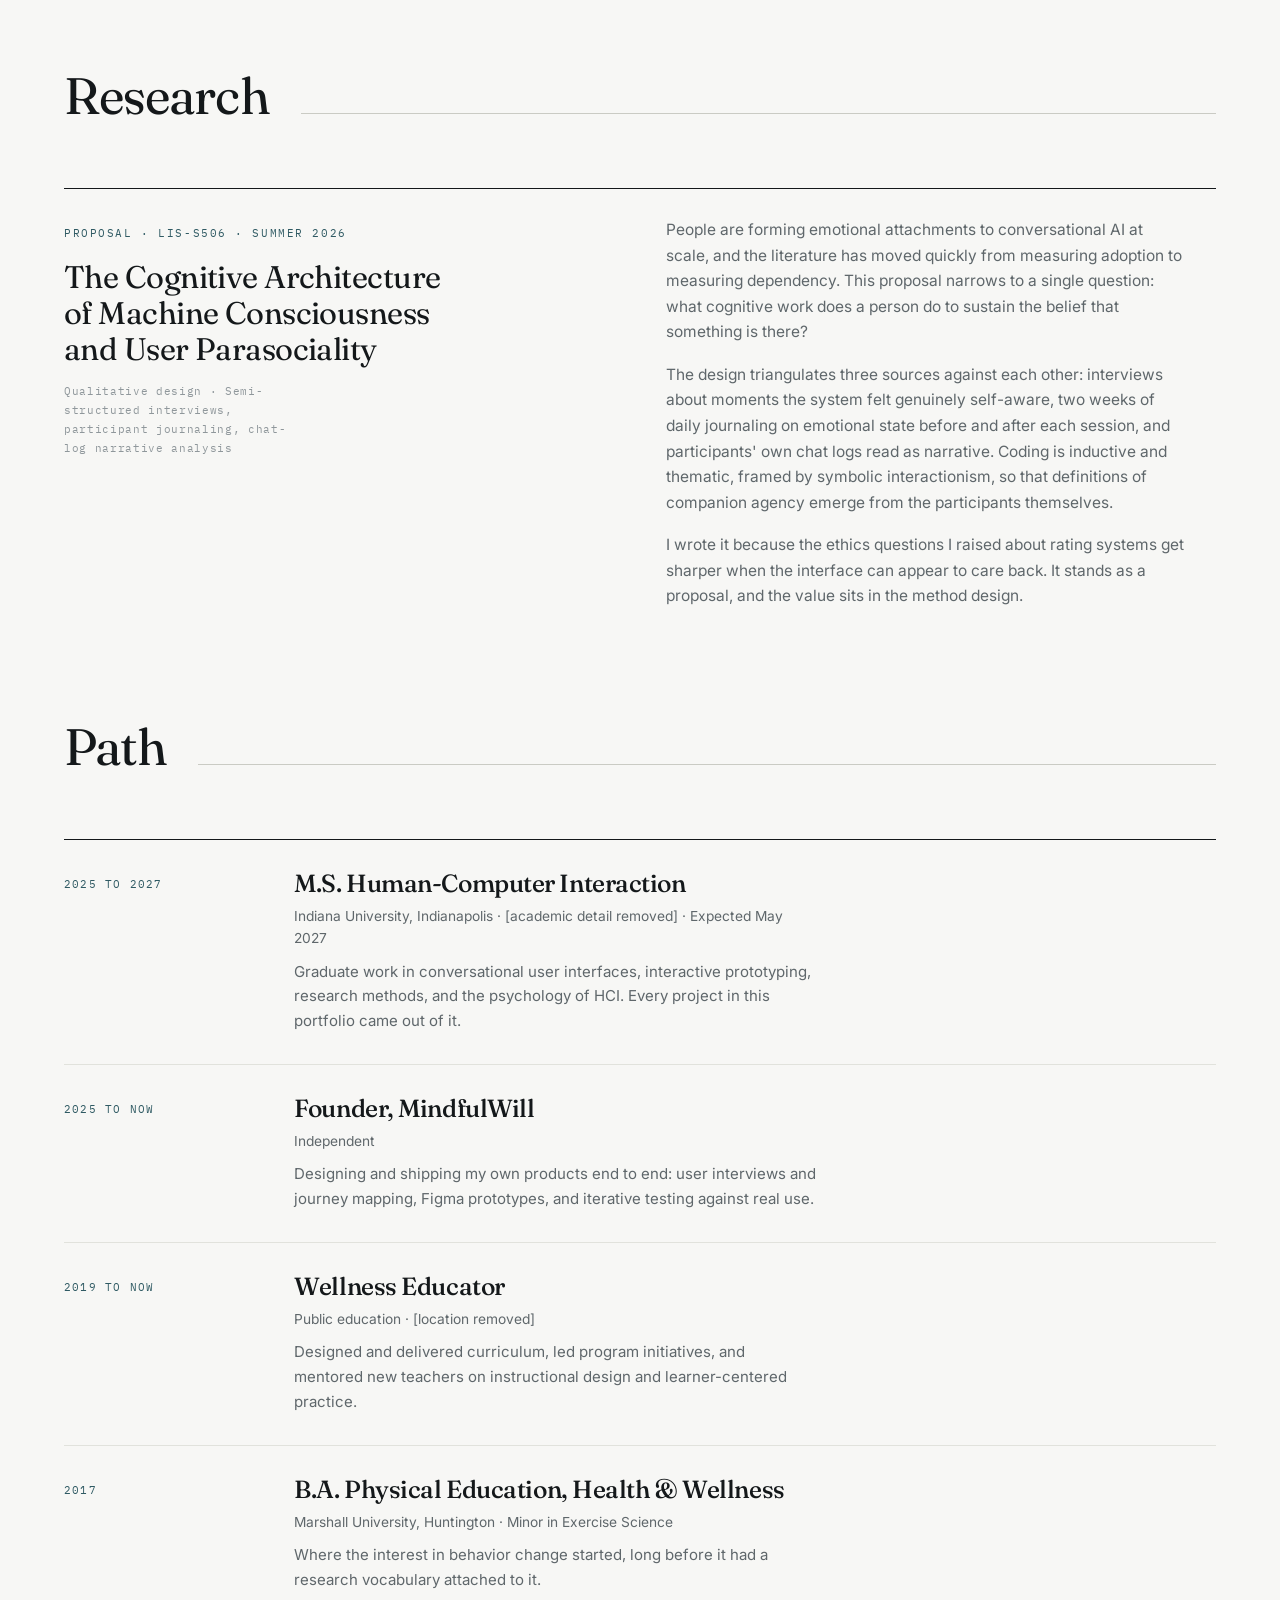
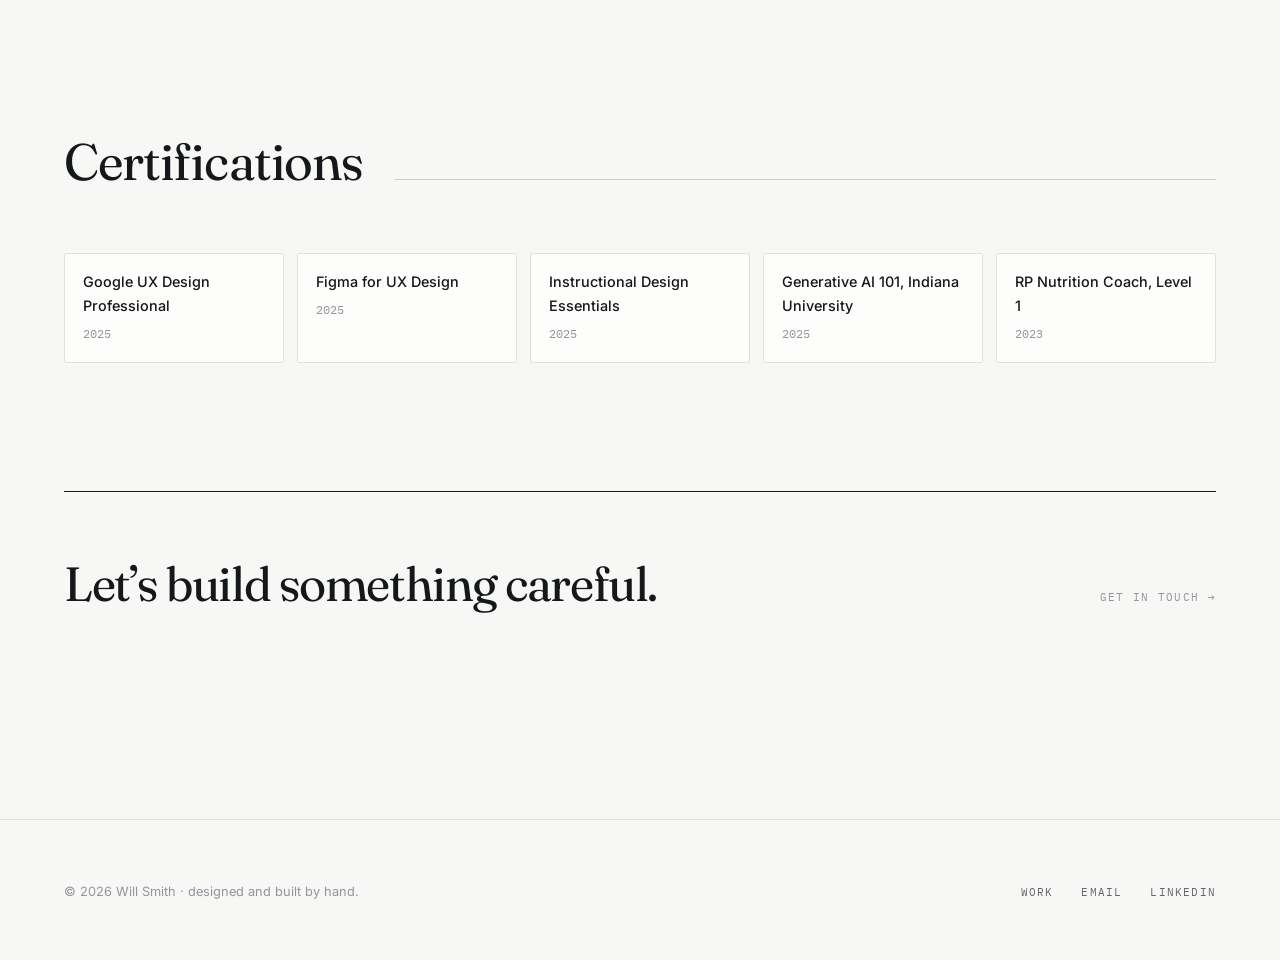
==== commit 9e24c13b: "Portfolio site Static HTML/CSS/JS portfolio. Four case studies, about, and contact. Fraunces + Inter" ====
--- a/about.html
+++ b/about.html
@@ -166,7 +166,7 @@
         <span class="when">2025 to 2027</span>
         <div>
           <h3>M.S. Human-Computer Interaction</h3>
-          <p class="where">Indiana University, Indianapolis · 3.9 GPA · Expected May 2027</p>
+          <p class="where">Indiana University, Indianapolis · [academic detail removed] · Expected May 2027</p>
           <p>Graduate work in conversational user interfaces, interactive prototyping, research methods, and the psychology of HCI. Every project in this portfolio came out of it.</p>
         </div>
       </li>
@@ -182,7 +182,7 @@
         <span class="when">2019 to now</span>
         <div>
           <h3>Wellness Educator</h3>
-          <p class="where">Cabell County Schools · Ona, WV</p>
+          <p class="where">Public education · [location removed]</p>
           <p>Designed and delivered curriculum, led program initiatives, and mentored new teachers on instructional design and learner-centered practice.</p>
         </div>
       </li>
@@ -226,7 +226,7 @@
     <p>© <span id="year"></span> Will Smith · designed and built by hand.</p>
     <ul class="footer-links">
       <li><a href="index.html#work">Work</a></li>
-      <li><a href="mailto:willsmith8418@gmail.com">Email</a></li>
+      <li><a href="mailto:[removed]">Email</a></li>
       <li><a href="https://www.linkedin.com/in/willsmith8418/" target="_blank" rel="noopener">LinkedIn</a></li>
     </ul>
   </div>
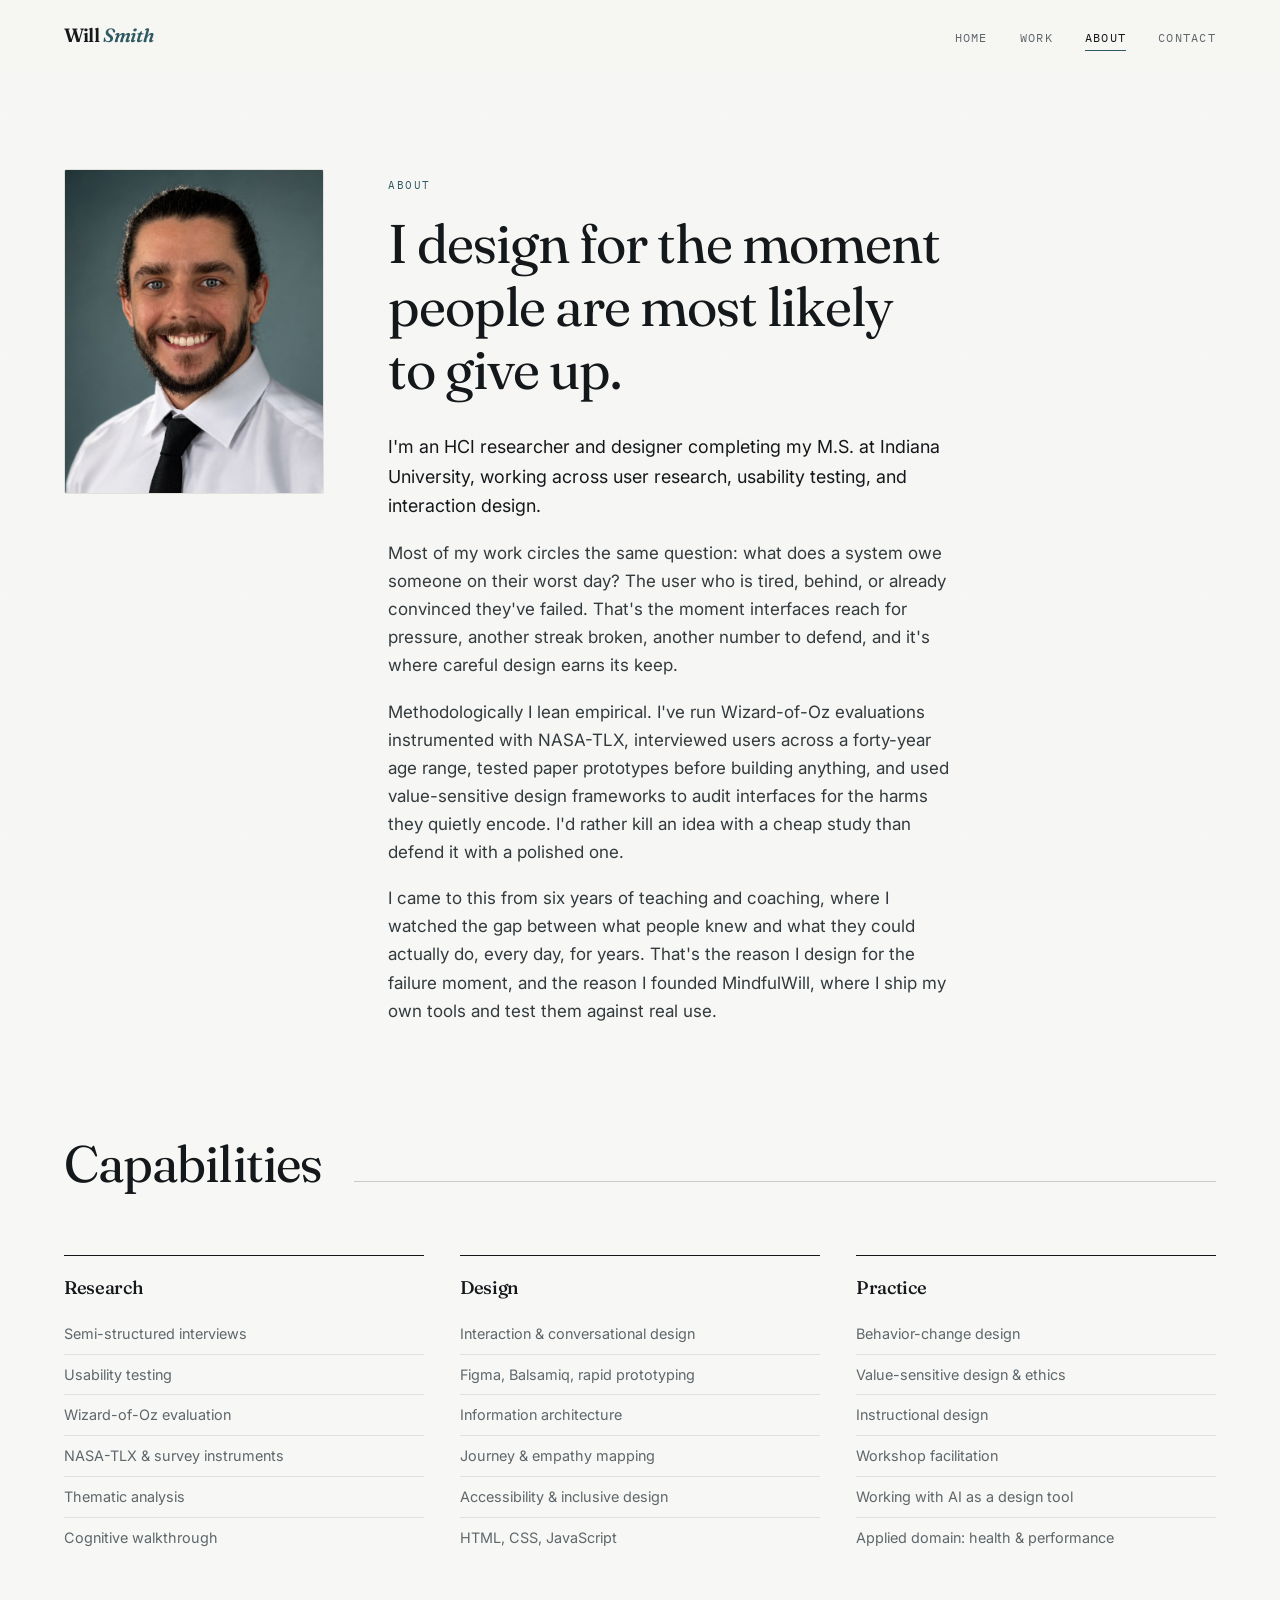
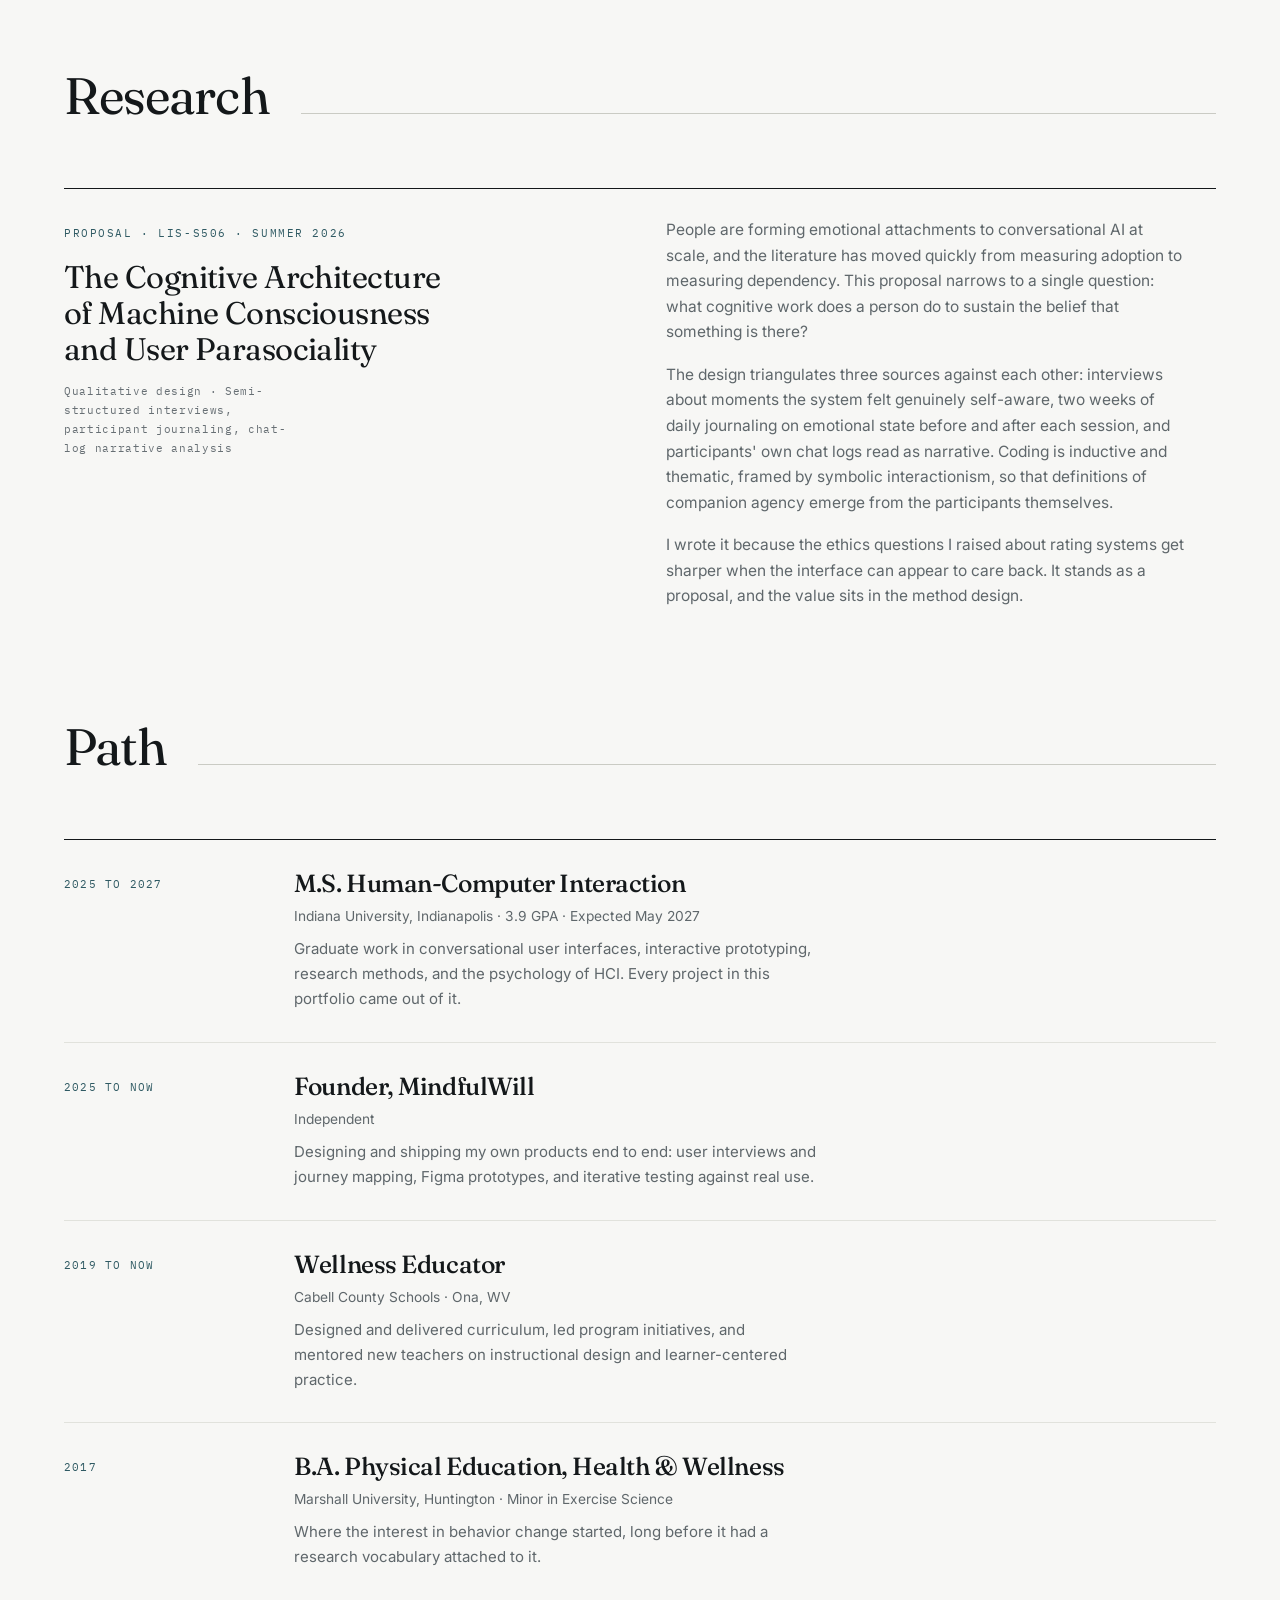
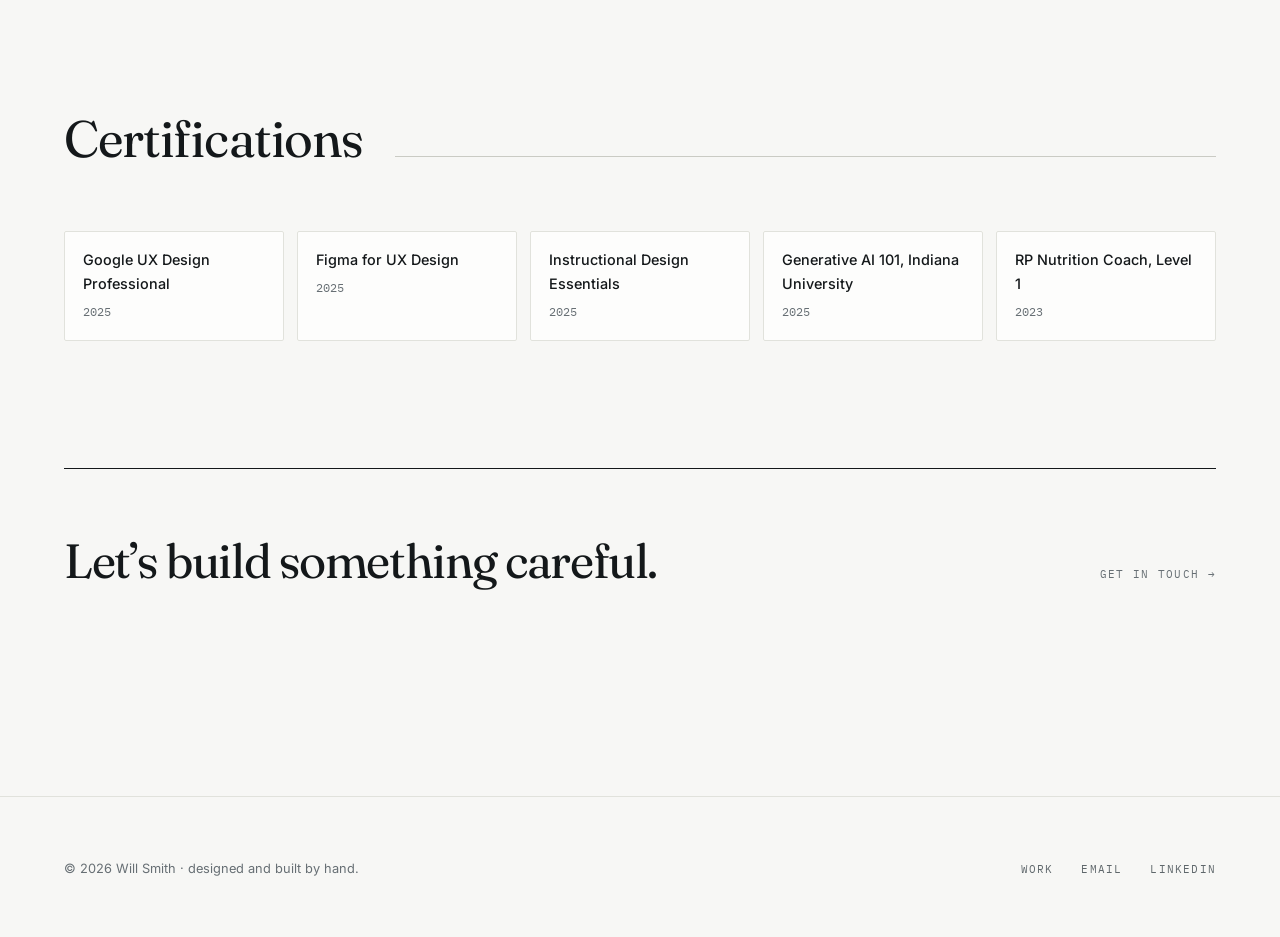
==== commit b2cb2e85: "Audit fixes: figure sizing, contrast, image weight, link previews Figures are now constrained by hei" ====
--- a/about.html
+++ b/about.html
@@ -5,6 +5,20 @@
 <meta name="viewport" content="width=device-width, initial-scale=1.0">
 <title>About · Will Smith</title>
 <meta name="description" content="Will Smith is an HCI researcher and designer completing an M.S. at Indiana University, focused on how products behave when people are under pressure.">
+<link rel="canonical" href="https://willsmithux.github.io/about.html">
+<meta property="og:type" content="website">
+<meta property="og:site_name" content="Will Smith">
+<meta property="og:url" content="https://willsmithux.github.io/about.html">
+<meta property="og:title" content="About · Will Smith">
+<meta property="og:description" content="Will Smith is an HCI researcher and designer completing an M.S. at Indiana University, focused on how products behave when people are under pressure.">
+<meta property="og:image" content="https://willsmithux.github.io/img/og-image.png">
+<meta property="og:image:width" content="1200">
+<meta property="og:image:height" content="630">
+<meta property="og:image:alt" content="Will Smith, HCI Researcher and Designer">
+<meta name="twitter:card" content="summary_large_image">
+<meta name="twitter:title" content="About · Will Smith">
+<meta name="twitter:description" content="Will Smith is an HCI researcher and designer completing an M.S. at Indiana University, focused on how products behave when people are under pressure.">
+<meta name="twitter:image" content="https://willsmithux.github.io/img/og-image.png">
 <link rel="icon" href="data:image/svg+xml,%3Csvg xmlns='http://www.w3.org/2000/svg' viewBox='0 0 64 64'%3E%3Crect width='64' height='64' rx='14' fill='%232f5a63'/%3E%3Ctext x='32' y='45' font-family='Georgia,serif' font-size='36' fill='%23f7f7f5' text-anchor='middle'%3EW%3C/text%3E%3C/svg%3E">
 <link rel="preconnect" href="https://fonts.googleapis.com">
 <link rel="preconnect" href="https://fonts.gstatic.com" crossorigin>
@@ -166,7 +180,7 @@
         <span class="when">2025 to 2027</span>
         <div>
           <h3>M.S. Human-Computer Interaction</h3>
-          <p class="where">Indiana University, Indianapolis · [academic detail removed] · Expected May 2027</p>
+          <p class="where">Indiana University, Indianapolis · 3.9 GPA · Expected May 2027</p>
           <p>Graduate work in conversational user interfaces, interactive prototyping, research methods, and the psychology of HCI. Every project in this portfolio came out of it.</p>
         </div>
       </li>
@@ -182,7 +196,7 @@
         <span class="when">2019 to now</span>
         <div>
           <h3>Wellness Educator</h3>
-          <p class="where">Public education · [location removed]</p>
+          <p class="where">Cabell County Schools · Ona, WV</p>
           <p>Designed and delivered curriculum, led program initiatives, and mentored new teachers on instructional design and learner-centered practice.</p>
         </div>
       </li>
@@ -226,7 +240,7 @@
     <p>© <span id="year"></span> Will Smith · designed and built by hand.</p>
     <ul class="footer-links">
       <li><a href="index.html#work">Work</a></li>
-      <li><a href="mailto:[removed]">Email</a></li>
+      <li><a href="mailto:willsmith8418@gmail.com">Email</a></li>
       <li><a href="https://www.linkedin.com/in/willsmith8418/" target="_blank" rel="noopener">LinkedIn</a></li>
     </ul>
   </div>
--- a/css/style.css
+++ b/css/style.css
@@ -13,7 +13,7 @@
   --ink:        #14181a;
   --ink-2:      #333a3d;
   --ink-3:      #5f676b;
-  --ink-4:      #8f979b;
+  --ink-4:      #676f74;   /* 4.77:1 on --paper, clears WCAG AA with margin */
 
   --line:       #e1e2dc;
   --line-2:     #cacbc4;
@@ -579,12 +579,23 @@
   color: var(--ink-4);
 }
 
-/* Figures */
+/* Figures
+   Height is the constraint, not width. A near-square photo set to full column
+   width renders taller than the viewport, so cap the height and let width
+   follow. Landscape images are barely affected; square ones come back to a
+   size you can actually take in at a glance. */
 figure.fig { margin: clamp(2.5rem, 6vw, 4rem) 0; }
-figure.fig img { width: 100%; height: auto; border-radius: 2px; }
+figure.fig img {
+  width: auto;
+  max-width: 100%;
+  height: auto;
+  max-height: min(70vh, 700px);
+  border-radius: 2px;
+}
 figure.fig .frame {
+  display: flex;
+  justify-content: center;
   overflow: hidden;
-  background: var(--paper-3);
   border-radius: 2px;
 }
 figure.fig figcaption {
@@ -715,13 +726,14 @@
 /* ---------- ABOUT ---------- */
 .about-hero {
   display: grid;
-  grid-template-columns: 0.85fr 1.15fr;
-  gap: clamp(2rem, 6vw, 5rem);
+  grid-template-columns: minmax(0, 260px) minmax(0, 1fr);
+  gap: clamp(2rem, 5vw, 4rem);
   align-items: start;
   padding: clamp(3rem, 8vw, 6rem) 0 0;
 }
 .portrait {
   position: relative;
+  max-width: 260px;
   aspect-ratio: 4 / 5;
   background: linear-gradient(150deg, var(--paper-2), var(--paper-3));
   border: 1px solid var(--line);
@@ -922,7 +934,7 @@
 /* ---------- Responsive ---------- */
 @media (max-width: 1024px) {
   .about-hero { grid-template-columns: 1fr; gap: 2.5rem; }
-  .portrait { max-width: 380px; }
+  .portrait { max-width: 220px; }
   .timeline-list li { grid-template-columns: 9rem 1fr; }
 }
 
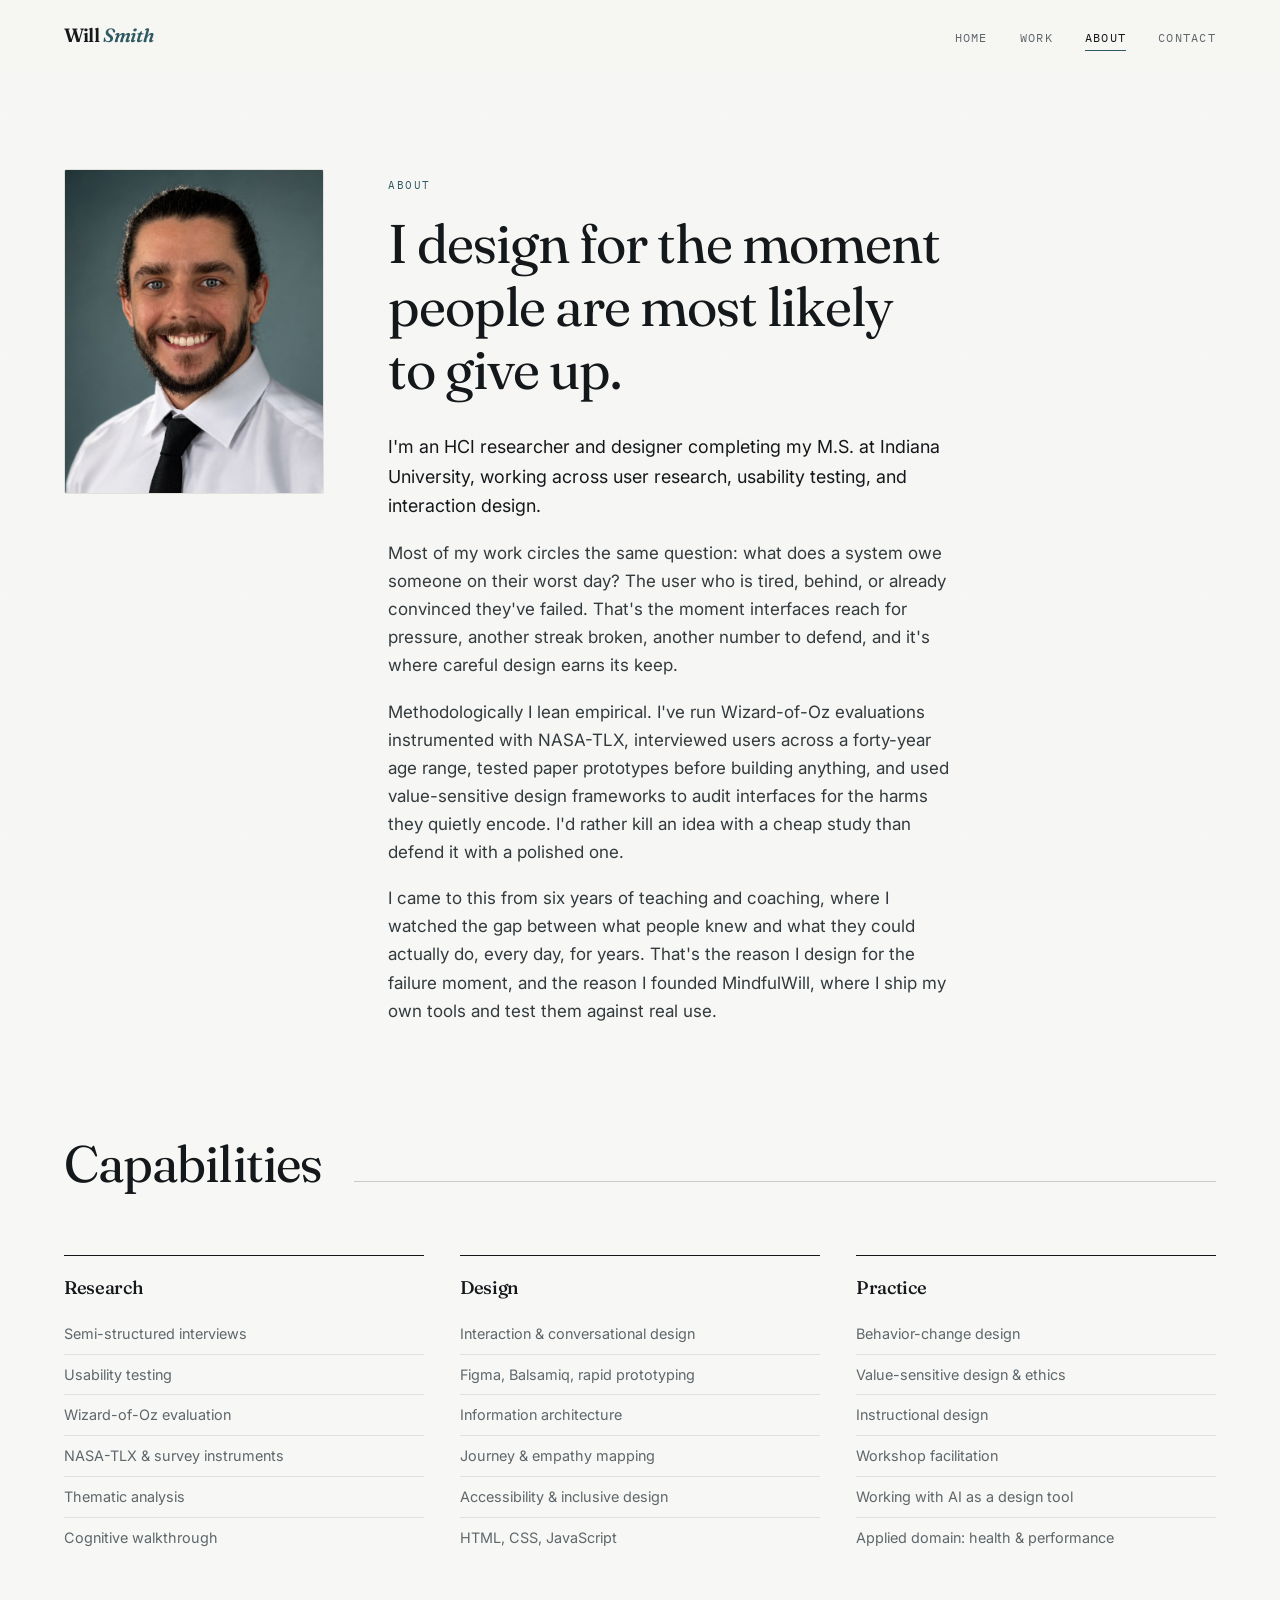
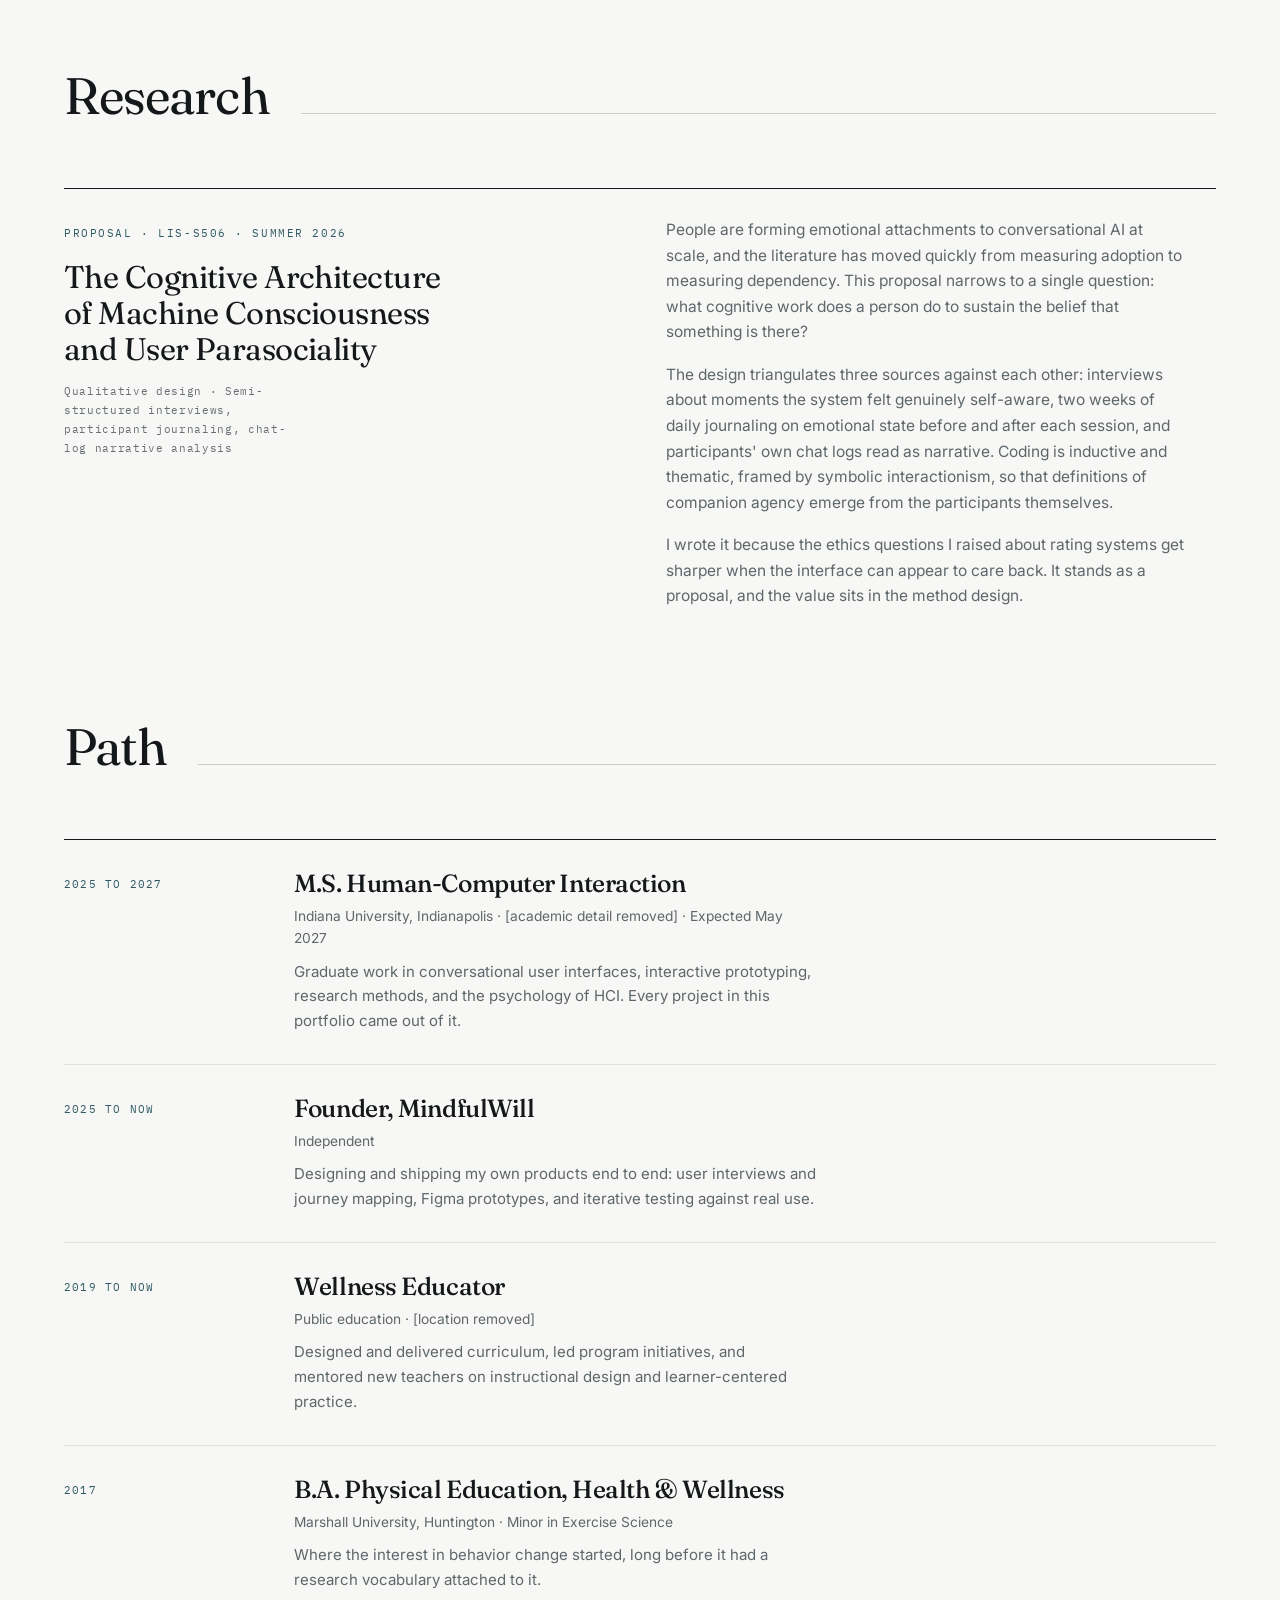
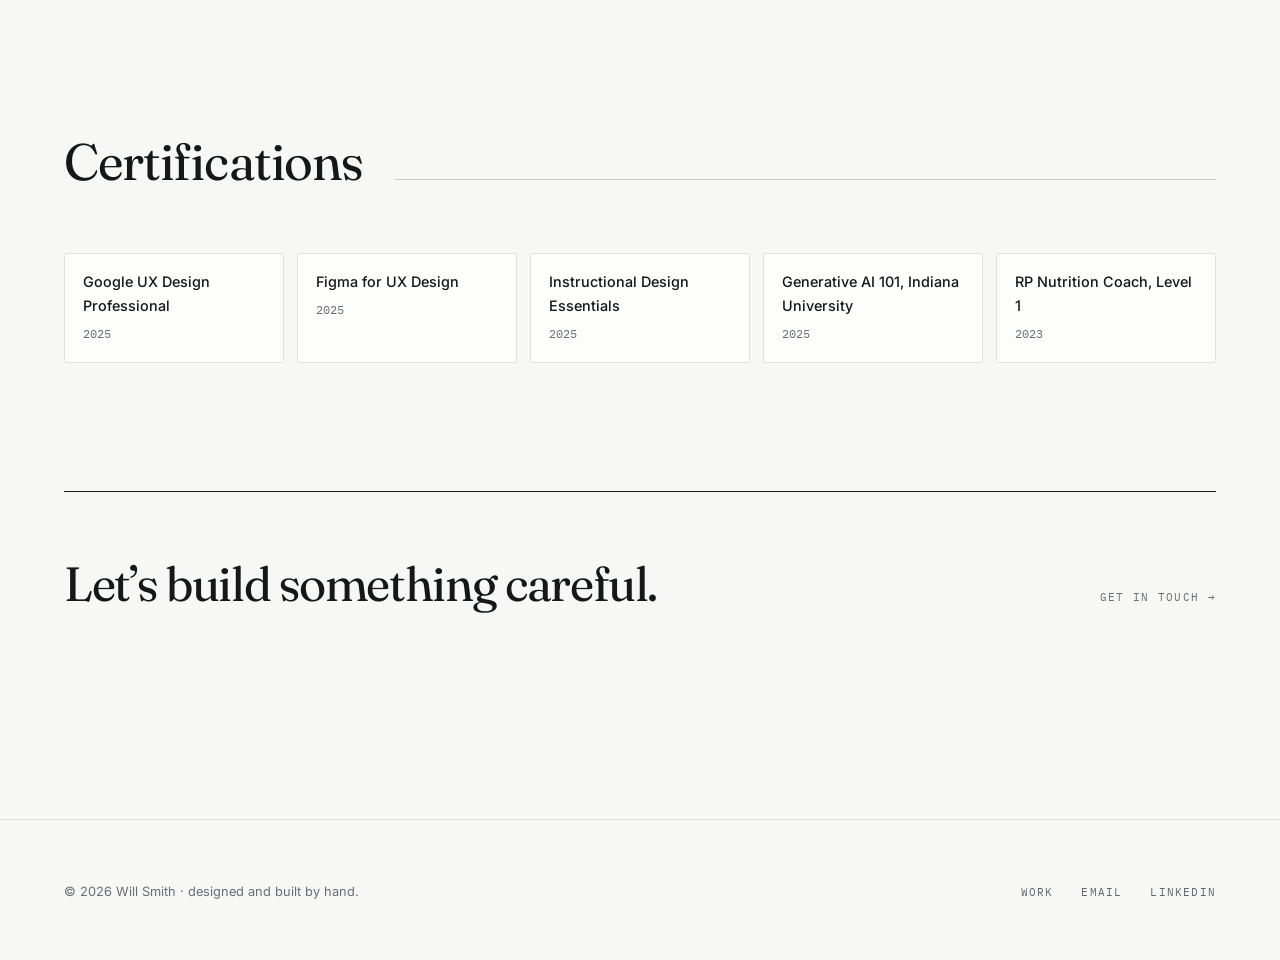
==== commit d09e1ae1: "Audit fixes: figure sizing, contrast, image weight, link previews Figures are now constrained by hei" ====
--- a/about.html
+++ b/about.html
@@ -180,7 +180,7 @@
         <span class="when">2025 to 2027</span>
         <div>
           <h3>M.S. Human-Computer Interaction</h3>
-          <p class="where">Indiana University, Indianapolis · 3.9 GPA · Expected May 2027</p>
+          <p class="where">Indiana University, Indianapolis · [academic detail removed] · Expected May 2027</p>
           <p>Graduate work in conversational user interfaces, interactive prototyping, research methods, and the psychology of HCI. Every project in this portfolio came out of it.</p>
         </div>
       </li>
@@ -196,7 +196,7 @@
         <span class="when">2019 to now</span>
         <div>
           <h3>Wellness Educator</h3>
-          <p class="where">Cabell County Schools · Ona, WV</p>
+          <p class="where">Public education · [location removed]</p>
           <p>Designed and delivered curriculum, led program initiatives, and mentored new teachers on instructional design and learner-centered practice.</p>
         </div>
       </li>
@@ -240,7 +240,7 @@
     <p>© <span id="year"></span> Will Smith · designed and built by hand.</p>
     <ul class="footer-links">
       <li><a href="index.html#work">Work</a></li>
-      <li><a href="mailto:willsmith8418@gmail.com">Email</a></li>
+      <li><a href="mailto:[removed]">Email</a></li>
       <li><a href="https://www.linkedin.com/in/willsmith8418/" target="_blank" rel="noopener">LinkedIn</a></li>
     </ul>
   </div>
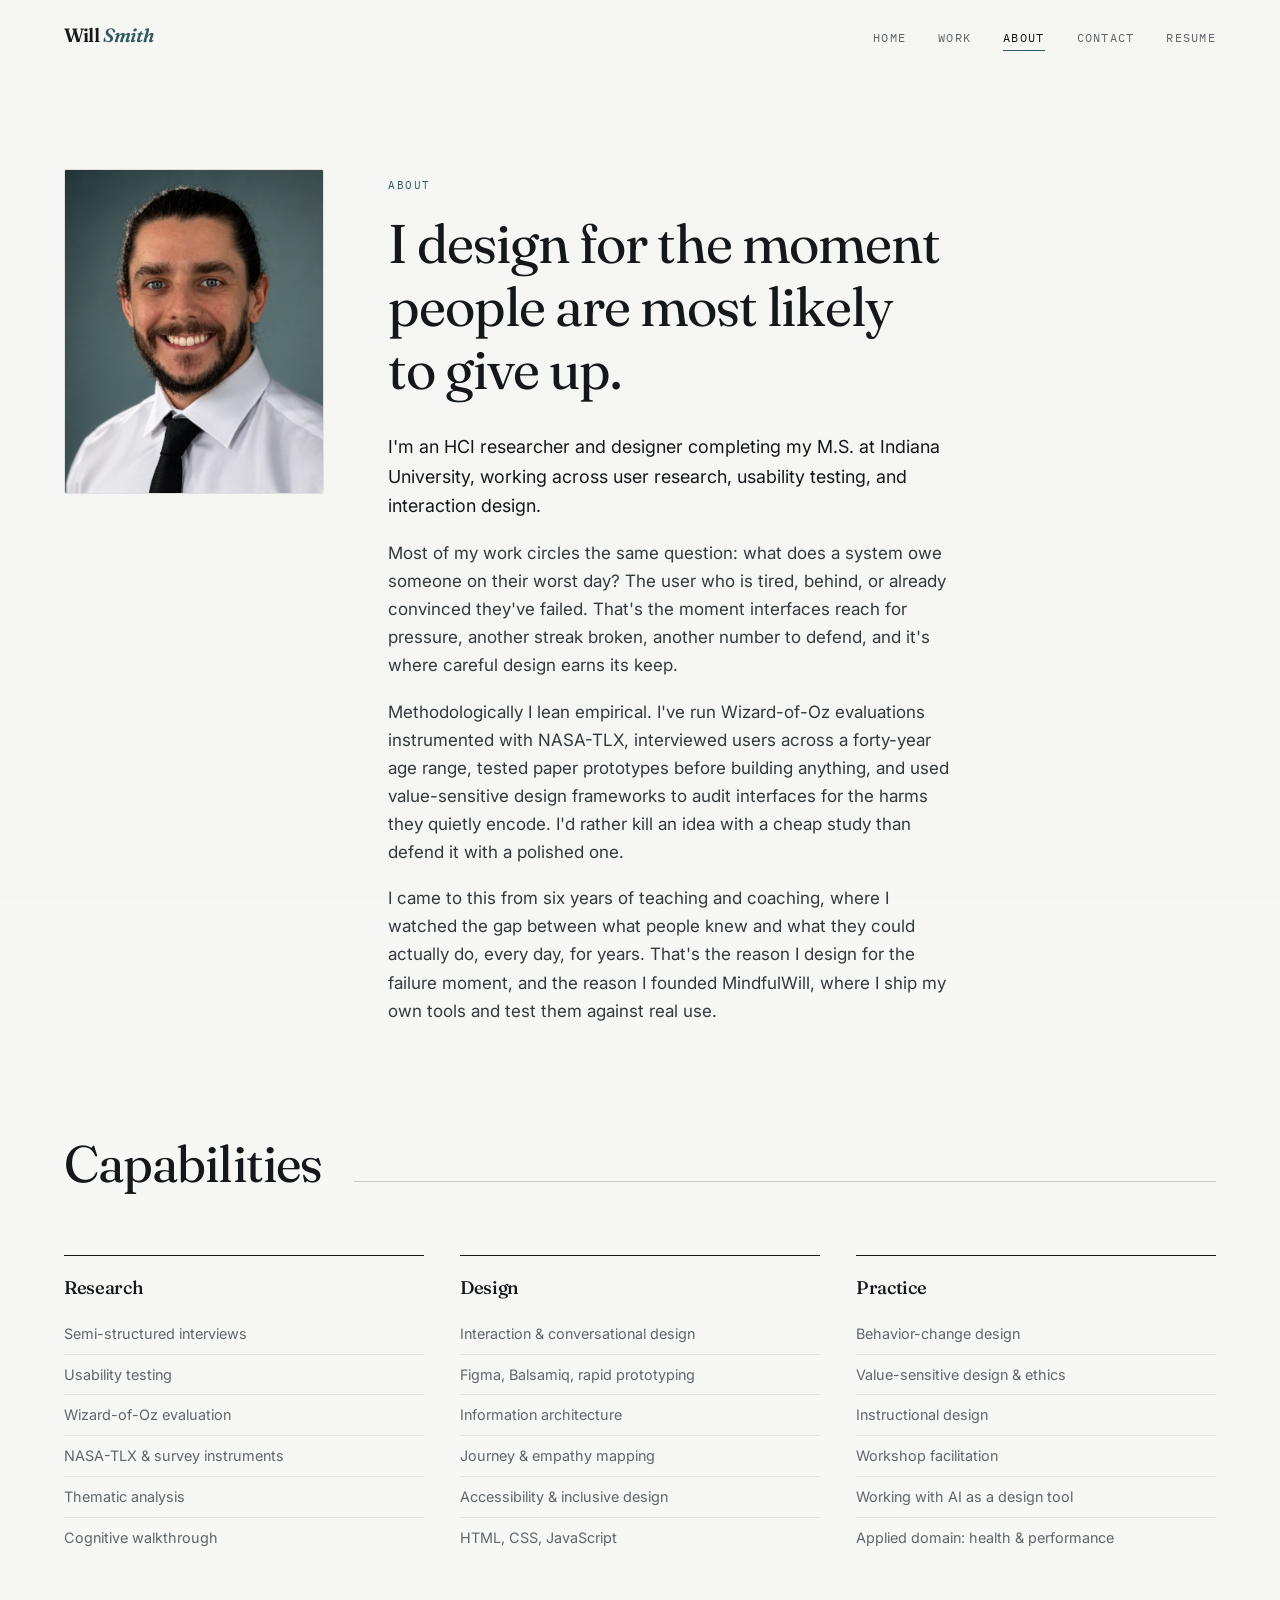
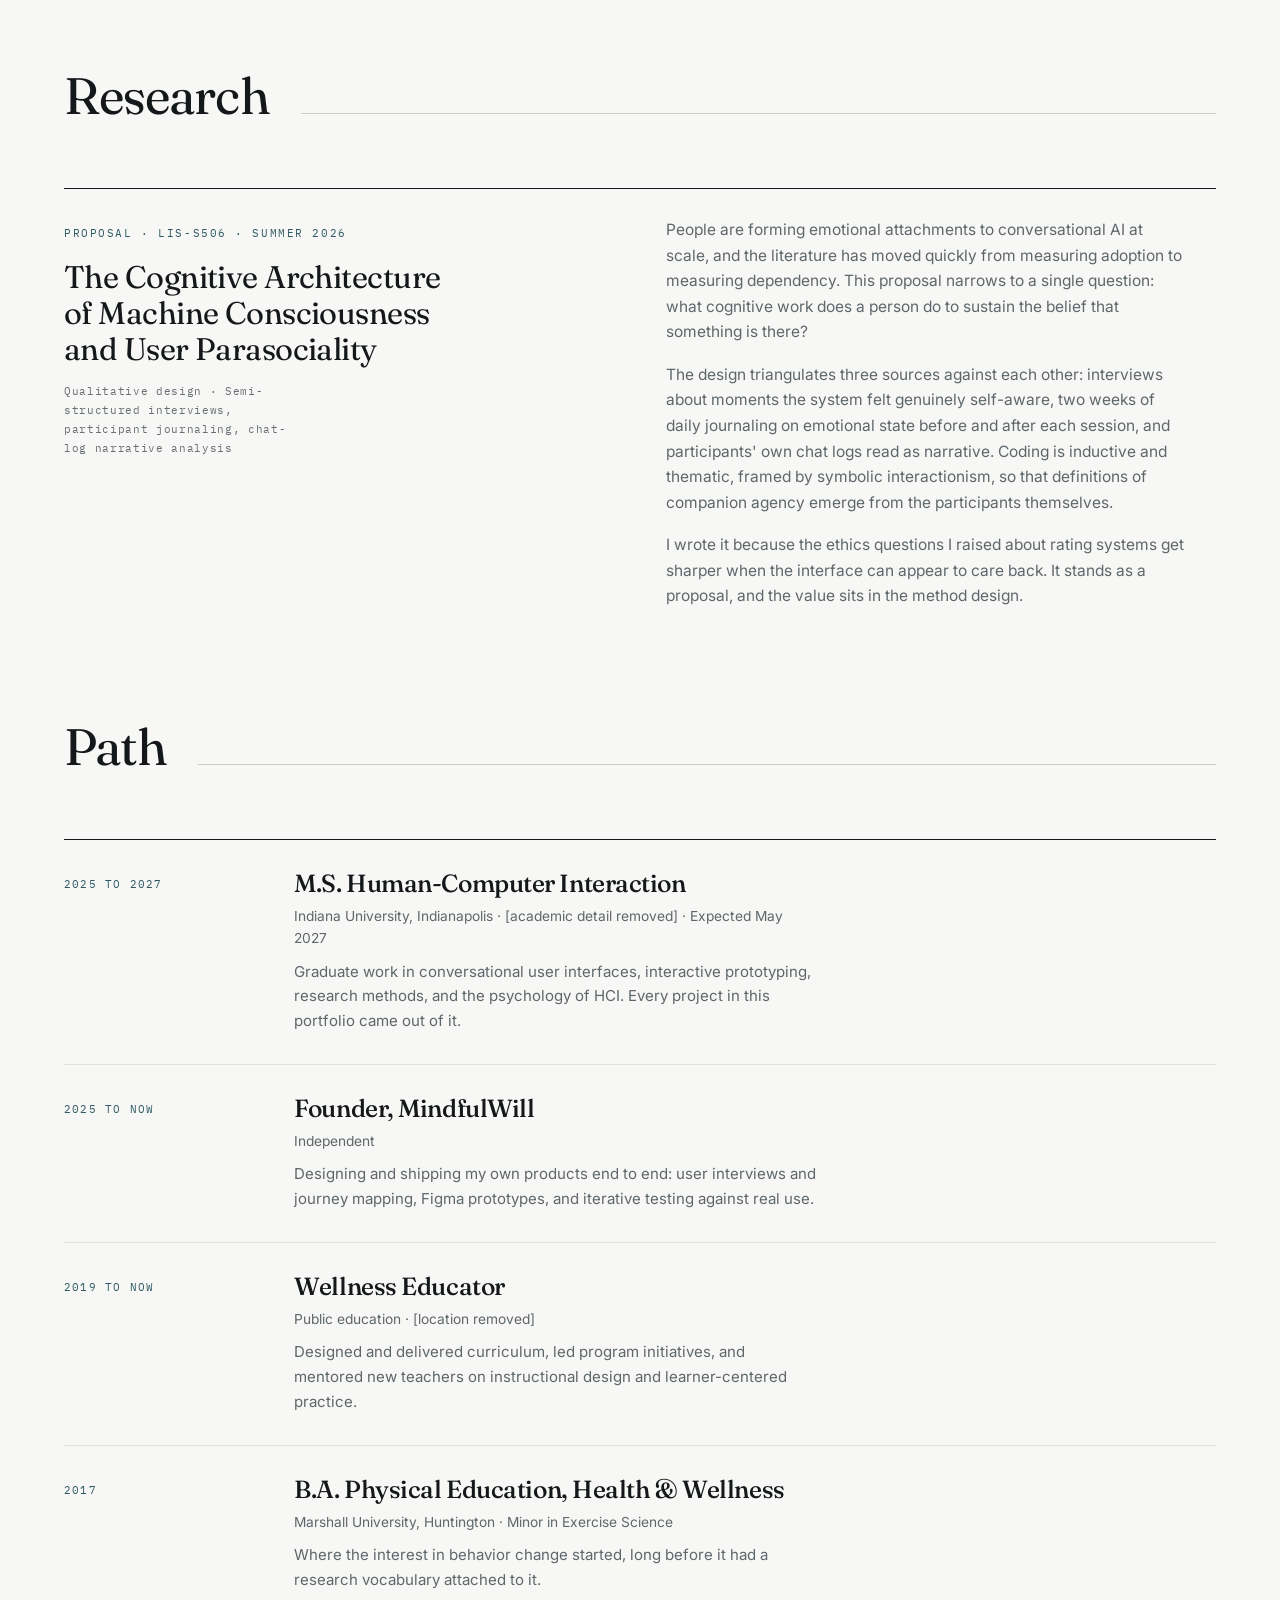
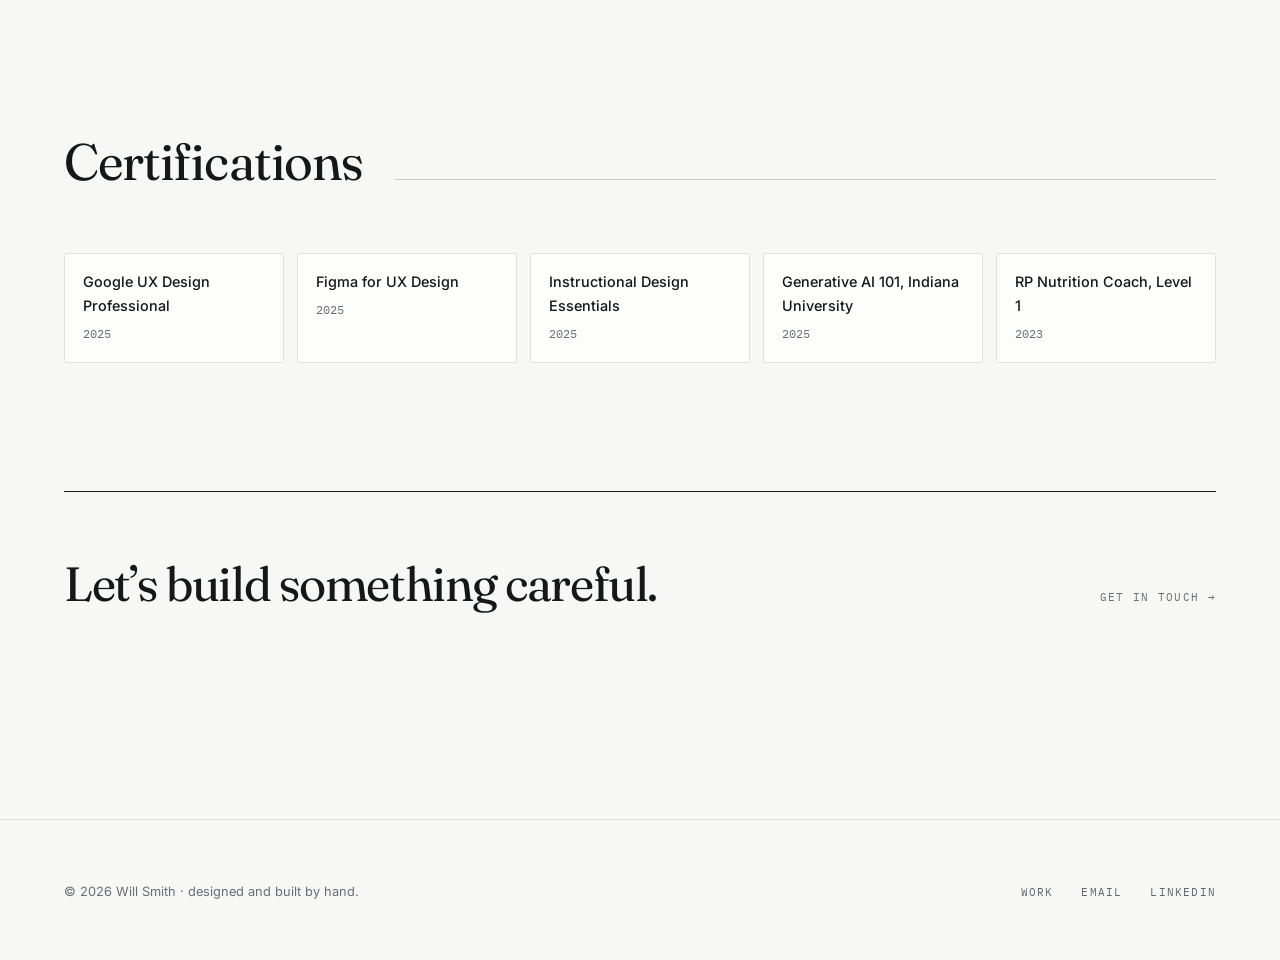
==== commit d0dfec26: "Clarify case study process and publish resume" ====
--- a/about.html
+++ b/about.html
@@ -39,6 +39,7 @@
       <li><a href="index.html#work">Work</a></li>
       <li><a href="about.html" aria-current="page">About</a></li>
       <li><a href="contact.html">Contact</a></li>
+      <li><a href="assets/Will-Smith-UX-Resume.pdf">Resume</a></li>
     </ul>
   </div>
 </header>
--- a/css/style.css
+++ b/css/style.css
@@ -504,6 +504,82 @@
 .overview--split .sub p + p { margin-top: 1.1rem; }
 
 /* Stat strip */
+.project-brief {
+  display: grid;
+  grid-template-columns: repeat(3, minmax(0, 1fr));
+  gap: clamp(1.5rem, 3vw, 2.75rem);
+  padding: 1.75rem 0;
+  border-bottom: 1px solid var(--line);
+}
+.project-brief dt, .case-nav, .stage-label {
+  font-family: var(--mono);
+  font-size: 0.66rem;
+  letter-spacing: 0.09em;
+  text-transform: uppercase;
+  color: var(--accent);
+}
+.project-brief dt { margin-bottom: 0.65rem; }
+.project-brief dd { font-size: 0.9rem; line-height: 1.65; }
+.case-nav {
+  display: flex;
+  flex-wrap: wrap;
+  gap: 0.5rem 1.75rem;
+  padding: 1.25rem 0 0;
+}
+.case-nav a { padding: 0.45rem 0; color: var(--ink-3); }
+.case-nav a:hover { color: var(--accent); }
+.cs-section[id] { scroll-margin-top: calc(var(--nav-h) + 1.5rem); }
+.hero-caption { margin-top: 1rem; font-size: 0.82rem; color: var(--ink-3); }
+.hero-caption p { max-width: 76ch; }
+.decision-list { margin-top: 2rem; border-top: 1px solid var(--line-2); }
+.decision-list > div {
+  display: grid;
+  grid-template-columns: minmax(0, 0.85fr) minmax(0, 1.4fr);
+  gap: 1rem 2.5rem;
+  padding: 1.5rem 0;
+  border-bottom: 1px solid var(--line);
+}
+.decision-list dt { font-size: 0.98rem; font-weight: 600; color: var(--ink); }
+.decision-list dd { font-size: 0.95rem; max-width: 60ch; }
+.design-stages {
+  display: grid;
+  grid-template-columns: repeat(3, minmax(0, 1fr));
+  gap: 1.5rem 2rem;
+  list-style: none;
+  padding: 2rem 0;
+  margin-top: 2rem;
+  border-top: 1px solid var(--line-2);
+  border-bottom: 1px solid var(--line-2);
+  counter-reset: stage;
+}
+.design-stages li { counter-increment: stage; }
+.design-stages li::before {
+  content: "0" counter(stage);
+  display: block;
+  font-family: var(--mono);
+  font-size: 0.7rem;
+  color: var(--accent);
+  margin-bottom: 0.75rem;
+}
+.design-stages h3 { font-size: 1.45rem; line-height: 1.15; margin-bottom: 0.75rem; }
+.design-stages p { font-size: 0.92rem; color: var(--ink-3); }
+.design-stages + .prose { margin-top: 1.75rem; }
+.prototype-comparison { margin: clamp(2.5rem, 6vw, 4rem) 0; }
+.stage-label { display: block; margin-bottom: 1rem; }
+.hero-actions { margin-top: 1.5rem; }
+.resume-link {
+  display: inline-flex;
+  align-items: center;
+  padding: 0.65rem 1rem;
+  border: 1px solid var(--line-2);
+  border-radius: 2px;
+  font-family: var(--mono);
+  font-size: 0.72rem;
+  letter-spacing: 0.05em;
+  text-decoration: none;
+}
+.resume-link:hover { background: var(--accent-soft); border-color: var(--accent); }
+
 .stats {
   display: grid;
   grid-template-columns: repeat(4, 1fr);
@@ -580,7 +656,7 @@
 }
 
 /* Figures
-   Height is the constraint, not width. A near-square photo set to full column
+   Height is the binding constraint here. A near-square photo set to full column
    width renders taller than the viewport, so cap the height and let width
    follow. Landscape images are barely affected; square ones come back to a
    size you can actually take in at a glance. */
@@ -920,7 +996,7 @@
   justify-content: space-between;
 }
 .site-footer p { font-size: 0.8rem; color: var(--ink-4); }
-.footer-links { display: flex; gap: 1.75rem; list-style: none; }
+.footer-links { display: flex; flex-wrap: wrap; gap: 1rem 1.75rem; list-style: none; }
 .footer-links a {
   font-size: 0.68rem;
   letter-spacing: 0.11em;
@@ -951,6 +1027,8 @@
 
 @media (max-width: 720px) {
   body { font-size: 1rem; }
+  .project-brief, .design-stages { grid-template-columns: 1fr; }
+  .decision-list > div { grid-template-columns: 1fr; gap: 0.6rem; }
   .nav-toggle { display: block; }
   .nav-links {
     position: absolute;
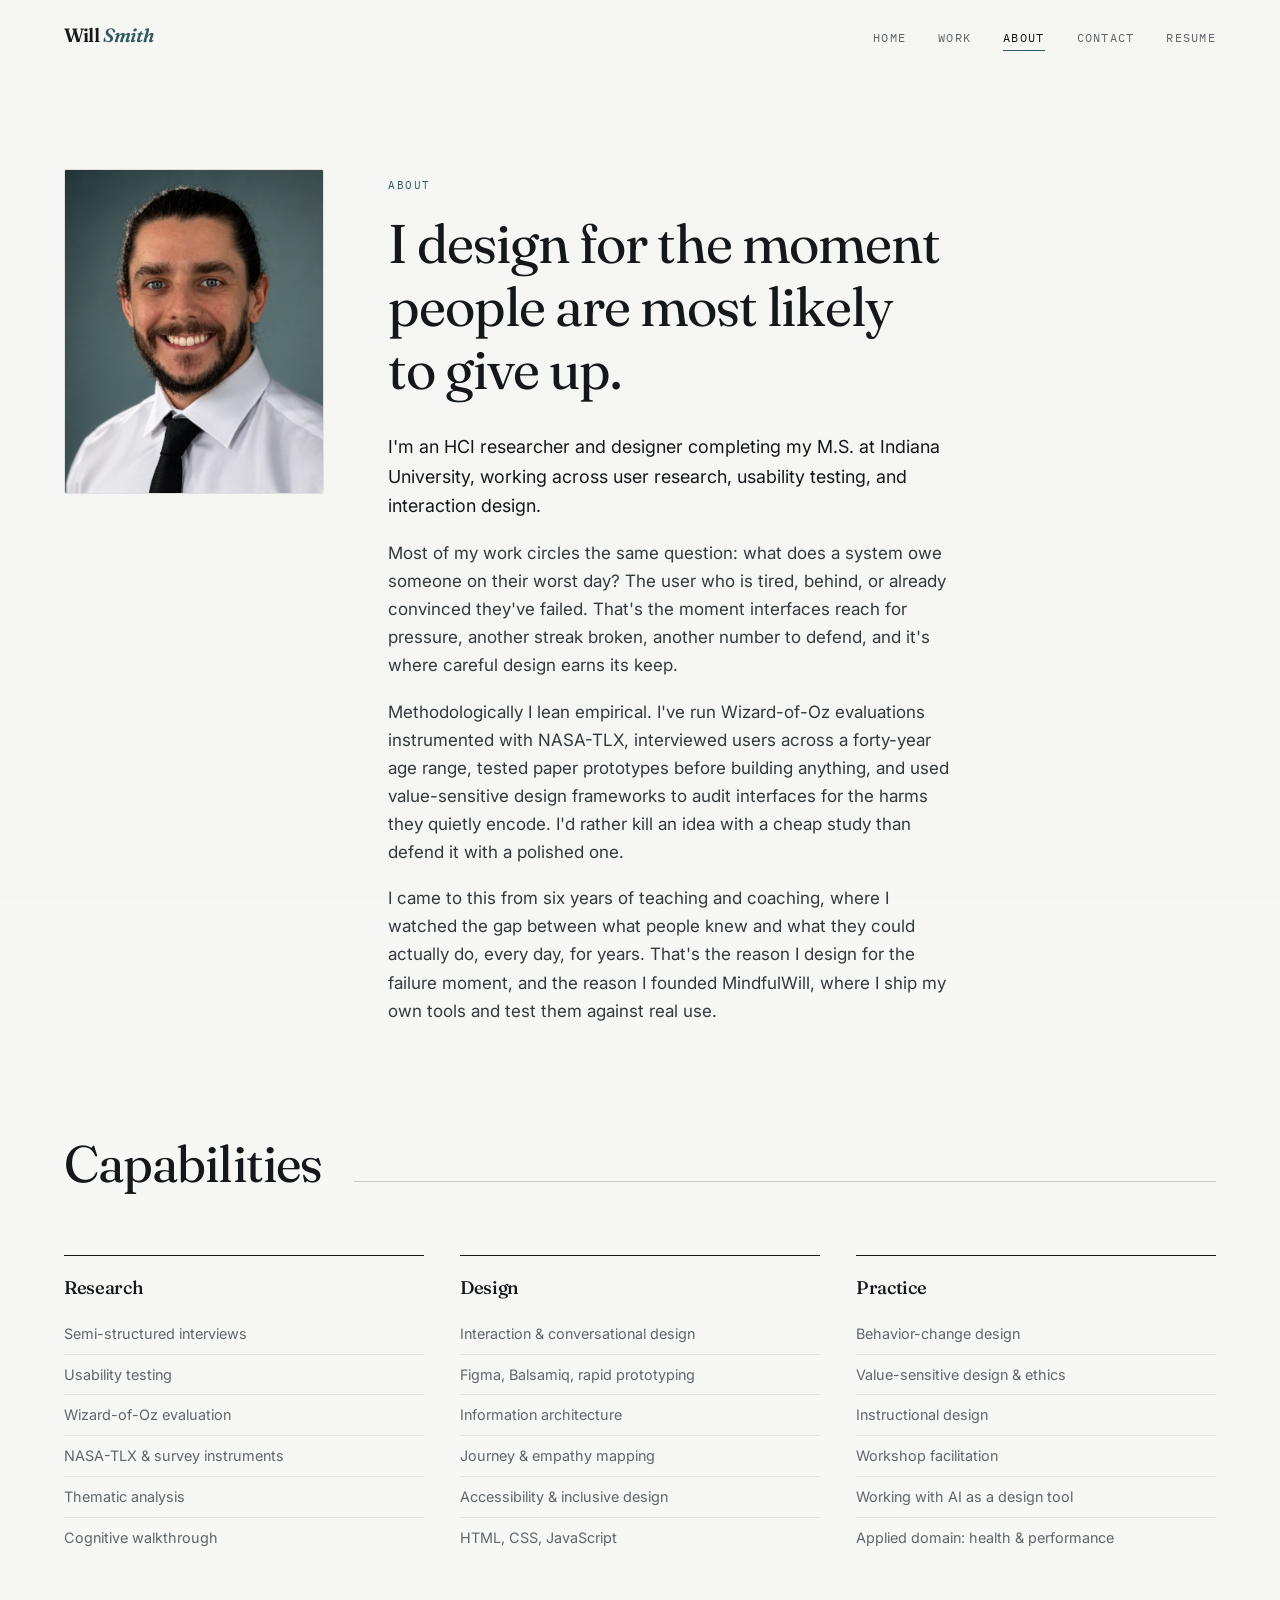
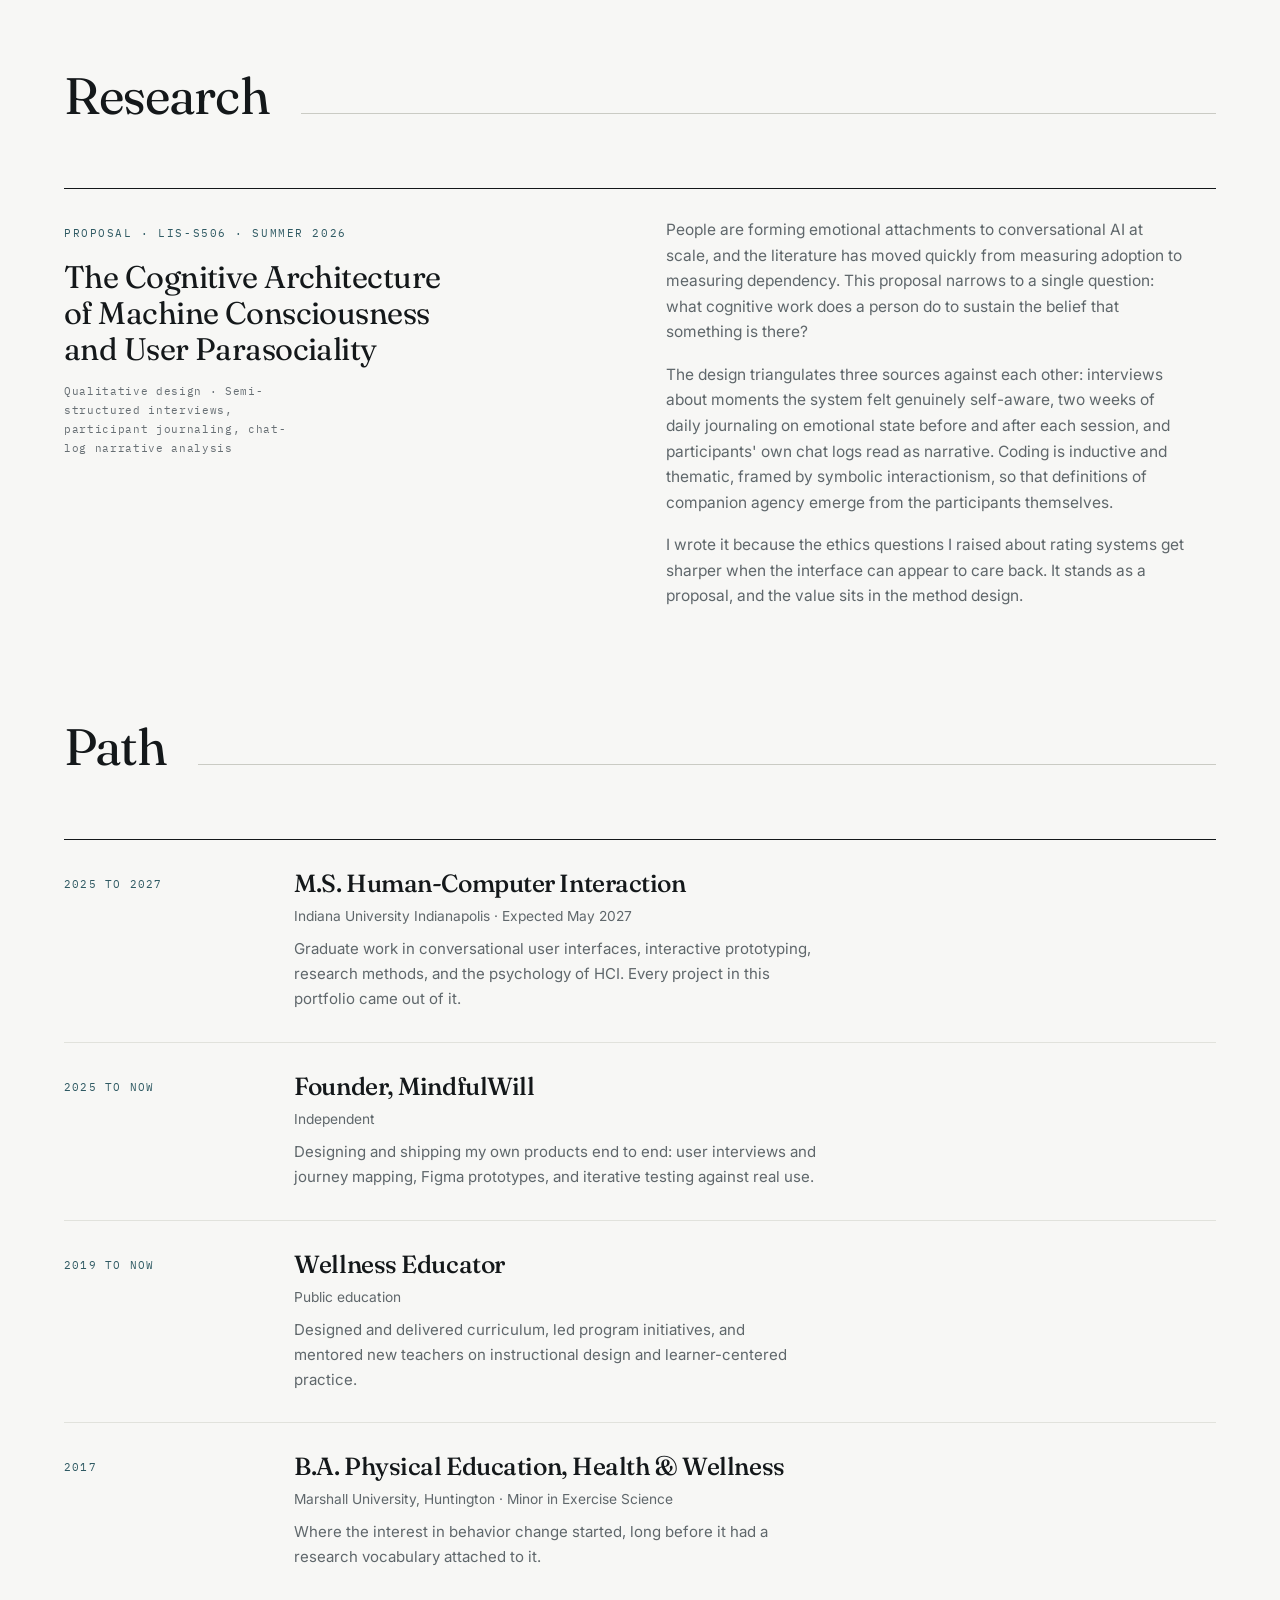
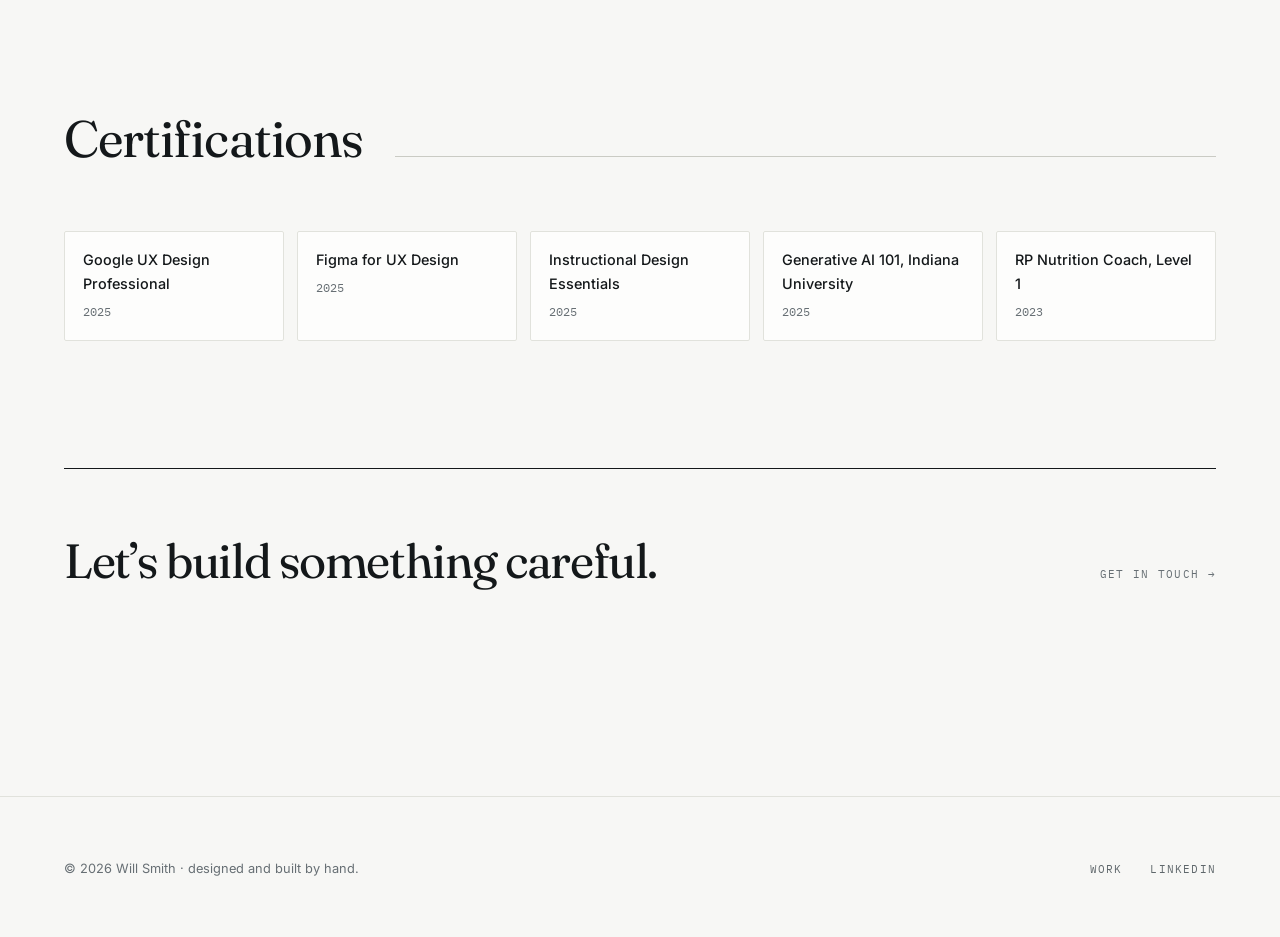
==== commit b2cff645: "Limit public portfolio details and use a public resume" ====
--- a/about.html
+++ b/about.html
@@ -181,7 +181,7 @@
         <span class="when">2025 to 2027</span>
         <div>
           <h3>M.S. Human-Computer Interaction</h3>
-          <p class="where">Indiana University, Indianapolis · [academic detail removed] · Expected May 2027</p>
+          <p class="where">Indiana University Indianapolis · Expected May 2027</p>
           <p>Graduate work in conversational user interfaces, interactive prototyping, research methods, and the psychology of HCI. Every project in this portfolio came out of it.</p>
         </div>
       </li>
@@ -197,7 +197,7 @@
         <span class="when">2019 to now</span>
         <div>
           <h3>Wellness Educator</h3>
-          <p class="where">Public education · [location removed]</p>
+          <p class="where">Public education</p>
           <p>Designed and delivered curriculum, led program initiatives, and mentored new teachers on instructional design and learner-centered practice.</p>
         </div>
       </li>
@@ -241,7 +241,6 @@
     <p>© <span id="year"></span> Will Smith · designed and built by hand.</p>
     <ul class="footer-links">
       <li><a href="index.html#work">Work</a></li>
-      <li><a href="mailto:[removed]">Email</a></li>
       <li><a href="https://www.linkedin.com/in/willsmith8418/" target="_blank" rel="noopener">LinkedIn</a></li>
     </ul>
   </div>
